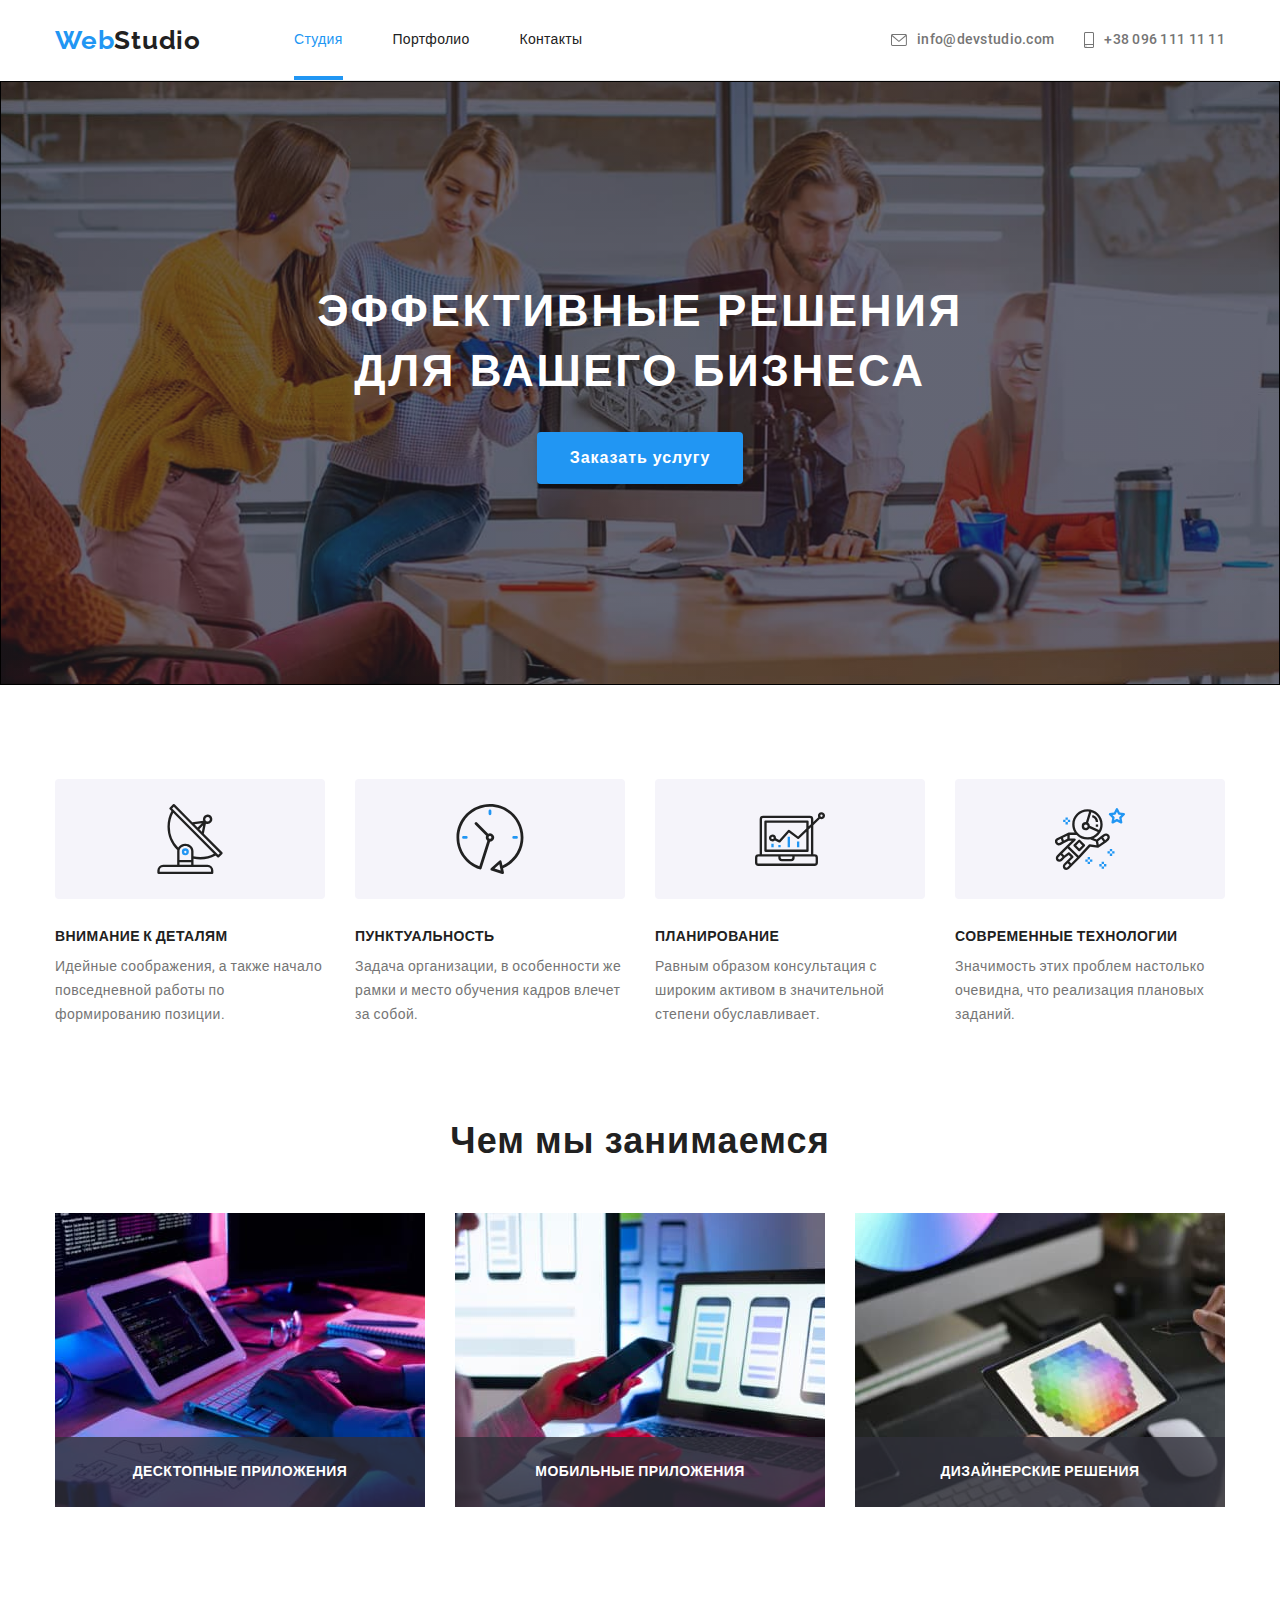
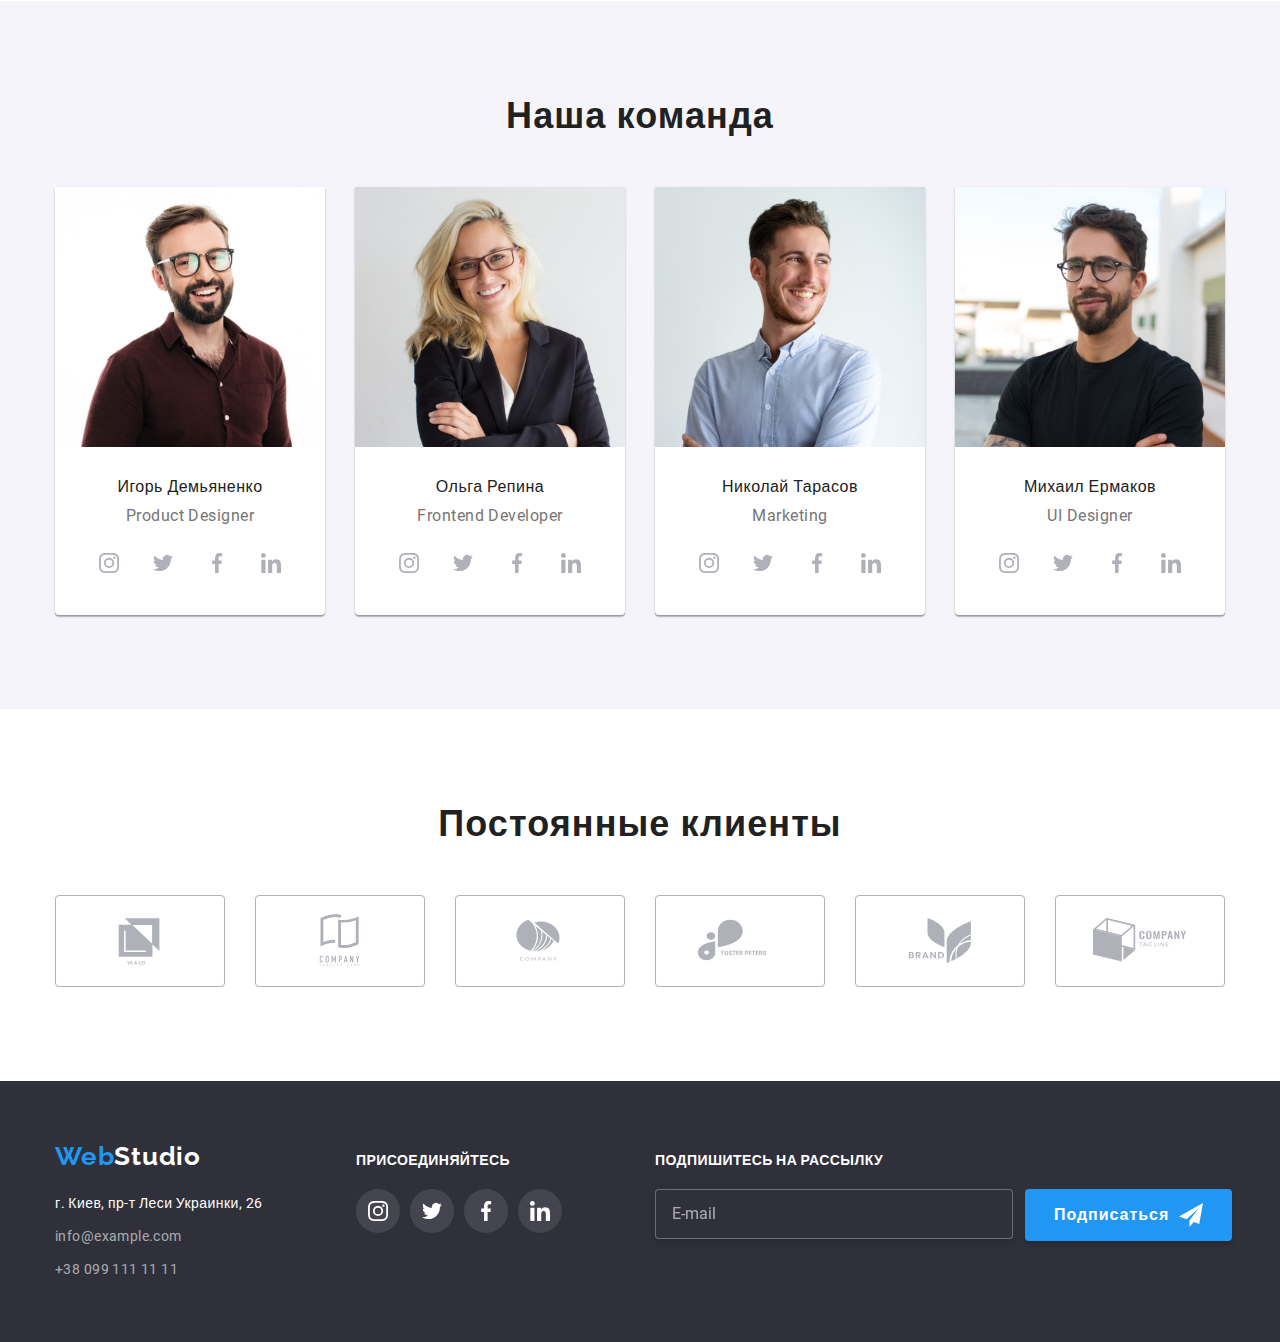
==== index.html @ 6bcc46e7 "Сделал адаптивную верстку" ====
<!DOCTYPE html>
<html lang="ru">
  <head>
    <meta charset="UTF-8" />
    <meta http-equiv="X-UA-Compatible" content="IE=edge" />
    <meta name="viewport" content="width=device-width, initial-scale=1.0" />
    <title>Студия</title>
    <link rel="preconnect" href="https://fonts.googleapis.com" />
    <link rel="preconnect" href="https://fonts.gstatic.com" crossorigin />
    <link
      href="https://fonts.googleapis.com/css2?family=Raleway:wght@700&family=Roboto:wght@400;500;700;900&display=swap"
      rel="stylesheet"
    />
    <link
      rel="stylesheet"
      href="https://cdnjs.cloudflare.com/ajax/libs/modern-normalize/1.0.0/modern-normalize.min.css"
    />
    <link rel="stylesheet" href="./css/main.min.css" />
  </head>
  <body>
    <header class="page-header">
      <div class="container page-header__inner">
        <a href="" class="logo page-header__logo"
          ><span class="logo__text">Web</span>Studio
        </a>
        <div class="page-header__desktop-menu">
          <nav>
            <ul class="site-nav">
              <li class="site-nav__item">
                <a href="" class="link link--current site-nav__link">Студия</a>
              </li>
              <li class="site-nav__item">
                <a href="./portfolio.html" class="link site-nav__link"
                  >Портфолио</a
                >
              </li>
              <li class="site-nav__item">
                <a href="" class="link site-nav__link">Контакты</a>
              </li>
            </ul>
          </nav>
          <ul class="contacts-header">
            <li class="contacts-header__item">
              <a
                href="mailto:info@devstudio.com"
                class="link contacts-header__link"
                ><svg class="icon contacts-header__icon" width="16" height="12">
                  <use href="./images/icons.svg#icon-envelope"></use>
                </svg>
                info@devstudio.com</a
              >
            </li>
            <li class="contacts-header__item">
              <a href="tel:+380961111111" class="link contacts-header__link"
                ><svg class="icon contacts-header__icon" width="10" height="16">
                  <use href="./images/icons.svg#icon-smartphone"></use>
                </svg>
                +38 096 111 11 11</a
              >
            </li>
          </ul>
        </div>
        <button
          class="page-header__open-menu"
          type="button"
          aria-expanded="false"
          aria-controls="mobile-menu"
          data-mobile-menu-open
        >
          <svg width="24" height="16" class="icon">
            <use href="./images/icons.svg#icon-open-menu"></use>
          </svg>
        </button>

        <div
          class="page-header__mobile-menu mobile-menu is-hidden"
          data-mobile-menu
        >
          <button
            class="page-header__close-menu"
            type="button"
            data-mobile-menu-close
          >
            <svg width="18" height="18" class="icon">
              <use href="./images/icons.svg#icon-close-menu"></use>
            </svg>
          </button>
          <nav>
            <ul class="site-nav">
              <li class="site-nav__item">
                <a href="" class="link site-nav__link">Студия</a>
              </li>
              <li class="site-nav__item">
                <a href="./portfolio.html" class="link site-nav__link"
                  >Портфолио</a
                >
              </li>
              <li class="site-nav__item">
                <a href="" class="link site-nav__link">Контакты</a>
              </li>
            </ul>
          </nav>
          <ul class="contacts-header">
            <li class="contacts-header__item">
              <a
                href="tel:+380961111111"
                class="link contacts-header__link contacts-header__link--mobile"
                ><svg class="icon contacts-header__icon" width="10" height="16">
                  <use href="./images/icons.svg#icon-smartphone"></use>
                </svg>
                +38 096 111 11 11</a
              >
            </li>
            <li class="contacts-header__item">
              <a
                href="mailto:info@devstudio.com"
                class="link contacts-header__link"
                ><svg class="icon contacts-header__icon" width="16" height="12">
                  <use href="./images/icons.svg#icon-envelope"></use>
                </svg>
                info@devstudio.com</a
              >
            </li>
          </ul>
          <ul class="mobile-list-socials">
            <li class="mobile-list-socials__item">
              <a href="" class="link mobile-list-socials__link">Instagram</a>
            </li>
            <li class="mobile-list-socials__item">
              <a href="" class="link mobile-list-socials__link">Twitter</a>
            </li>
            <li class="mobile-list-socials__item">
              <a href="" class="link mobile-list-socials__link">Facebook</a>
            </li>
            <li class="mobile-list-socials__item">
              <a href="" class="link mobile-list-socials__link">LinkedIn</a>
            </li>
          </ul>
        </div>
      </div>
    </header>
    <main>
      <section class="section hero hero__overlay">
        <h1 class="hero__title title title--large">
          Эффективные решения для вашего бизнеса
        </h1>
        <button type="button" class="button hero__button" data-modal-open>
          Заказать услугу
        </button>
      </section>
      <section class="section advanteges">
        <div class="container">
          <h2 class="title advanteges__title">Преимущества</h2>
          <ul class="advanteges-list">
            <li class="advanteges-list__item">
              <div class="advanteges-list__icon">
                <svg width="70" height="70">
                  <use href="./images/icons.svg#icon-antenna1"></use>
                </svg>
              </div>
              <h3 class="advanteges-list__title">Внимание к деталям</h3>
              <p class="advanteges-list__text">
                Идейные соображения, а также начало повседневной работы по
                формированию позиции.
              </p>
            </li>
            <li class="advanteges-list__item">
              <div class="advanteges-list__icon">
                <svg width="70" height="70">
                  <use href="./images/icons.svg#icon-clock1"></use>
                </svg>
              </div>
              <h3 class="advanteges-list__title">Пунктуальность</h3>
              <p class="advanteges-list__text">
                Задача организации, в особенности же рамки и место обучения
                кадров влечет за собой.
              </p>
            </li>
            <li class="advanteges-list__item">
              <div class="advanteges-list__icon">
                <svg width="70" height="70">
                  <use href="./images/icons.svg#icon-diagram1"></use>
                </svg>
              </div>

              <h3 class="advanteges-list__title">Планирование</h3>
              <p class="advanteges-list__text">
                Равным образом консультация с широким активом в значительной
                степени обуславливает.
              </p>
            </li>
            <li class="advanteges-list__item">
              <div class="advanteges-list__icon">
                <svg width="70" height="70">
                  <use href="./images/icons.svg#icon-astronaut1"></use>
                </svg>
              </div>

              <h3 class="advanteges-list__title">Современные технологии</h3>
              <p class="advanteges-list__text">
                Значимость этих проблем настолько очевидна, что реализация
                плановых заданий.
              </p>
            </li>
          </ul>
        </div>
      </section>
      <section class="section works">
        <div class="container">
          <h2 class="title section__title">Чем мы занимаемся</h2>
          <ul class="works-list">
            <li class="works-list__item">
              <img
                srcset="images/box1@2x.jpg 2x"
                src="images/box1.jpg"
                width="370"
                height="294"
                alt="HTML-розметка веб-сайтов"
              />
              <div class="works-list__img-inner">
                <p class="works-list__text">Десктопные приложения</p>
              </div>
            </li>
            <li class="works-list__item">
              <img
                srcset="images/box2@2x.jpg 2x"
                src="images/box2.jpg"
                width="370"
                height="294"
                alt="Адаптация веб-сайтов под мобильные устройства"
              />
              <div class="works-list__img-inner">
                <p class="works-list__text">Мобильные приложения</p>
              </div>
            </li>
            <li class="works-list__item">
              <img
                srcset="images/box3@2x.jpg 2x"
                src="images/box3.jpg"
                width="370"
                height="294"
                alt="Векторная и растровая графика"
              />
              <div class="works-list__img-inner">
                <p class="works-list__text">Дизайнерские решения</p>
              </div>
            </li>
          </ul>
        </div>
      </section>
      <section class="section team">
        <div class="container">
          <h2 class="title section__title">Наша команда</h2>
          <ul class="team-list">
            <li class="team-list__item">
              <img
                class="team-list__img"
                srcset="images/img1@2x.jpg 2x"
                src="images/img1.jpg"
                width="270"
                height="260"
                alt="Игорь Демьяненко"
              />
              <div class="team-list__card">
                <h3 class="team-list__title">Игорь Демьяненко</h3>
                <p lang="en" class="team-list__text">Product Designer</p>

                <ul class="list-socials">
                  <li class="list-socials__item">
                    <a href="" class="link-flex list-socials__link">
                      <svg width="20" height="20" class="icon">
                        <use href="./images/icons.svg#icon-instagram1"></use>
                      </svg>
                    </a>
                  </li>
                  <li class="list-socials__item">
                    <a href="" class="link-flex list-socials__link">
                      <svg width="20" height="20" class="icon">
                        <use href="./images/icons.svg#icon-twitter1"></use>
                      </svg>
                    </a>
                  </li>
                  <li class="list-socials__item">
                    <a href="" class="link-flex list-socials__link">
                      <svg width="20" height="20" class="icon">
                        <use href="./images/icons.svg#icon-facebook1"></use>
                      </svg>
                    </a>
                  </li>
                  <li class="list-socials__item">
                    <a href="" class="link-flex list-socials__link">
                      <svg width="20" height="20" class="icon">
                        <use href="./images/icons.svg#icon-linkedin1"></use>
                      </svg>
                    </a>
                  </li>
                </ul>
              </div>
            </li>
            <li class="team-list__item">
              <img
                class="team-list__img"
                srcset="images/img2@2x.jpg 2x"
                src="images/img2.jpg"
                width="270"
                height="260"
                alt="Ольга Репина"
              />
              <div class="team-list__card">
                <h3 class="team-list__title">Ольга Репина</h3>
                <p lang="en" class="team-list__text">Frontend Developer</p>

                <ul class="list-socials">
                  <li class="list-socials__item">
                    <a href="" class="link-flex list-socials__link">
                      <svg width="20" height="20" class="icon">
                        <use href="./images/icons.svg#icon-instagram1"></use>
                      </svg>
                    </a>
                  </li>
                  <li class="list-socials__item">
                    <a href="" class="link-flex list-socials__link">
                      <svg width="20" height="20" class="icon">
                        <use href="./images/icons.svg#icon-twitter1"></use>
                      </svg>
                    </a>
                  </li>
                  <li class="list-socials__item">
                    <a href="" class="link-flex list-socials__link">
                      <svg width="20" height="20" class="icon">
                        <use href="./images/icons.svg#icon-facebook1"></use>
                      </svg>
                    </a>
                  </li>
                  <li class="list-socials__item">
                    <a href="" class="link-flex list-socials__link">
                      <svg width="20" height="20" class="icon">
                        <use href="./images/icons.svg#icon-linkedin1"></use>
                      </svg>
                    </a>
                  </li>
                </ul>
              </div>
            </li>
            <li class="team-list__item">
              <img
                class="team-list__img"
                srcset="images/img3@2x.jpg 2x"
                src="images/img3.jpg"
                width="270"
                height="260"
                alt="Николай Тарасов"
              />
              <div class="team-list__card">
                <h3 class="team-list__title">Николай Тарасов</h3>
                <p lang="en" class="team-list__text">Marketing</p>

                <ul class="list-socials">
                  <li class="list-socials__item">
                    <a href="" class="link-flex list-socials__link">
                      <svg width="20" height="20" class="icon">
                        <use href="./images/icons.svg#icon-instagram1"></use>
                      </svg>
                    </a>
                  </li>
                  <li class="list-socials__item">
                    <a href="" class="link-flex list-socials__link">
                      <svg width="20" height="20" class="icon">
                        <use href="./images/icons.svg#icon-twitter1"></use>
                      </svg>
                    </a>
                  </li>
                  <li class="list-socials__item">
                    <a href="" class="link-flex list-socials__link">
                      <svg width="20" height="20" class="icon">
                        <use href="./images/icons.svg#icon-facebook1"></use>
                      </svg>
                    </a>
                  </li>
                  <li class="list-socials__item">
                    <a href="" class="link-flex list-socials__link">
                      <svg width="20" height="20" class="icon">
                        <use href="./images/icons.svg#icon-linkedin1"></use>
                      </svg>
                    </a>
                  </li>
                </ul>
              </div>
            </li>
            <li class="team-list__item">
              <img
                class="team-list__img"
                srcset="images/img4@2x.jpg 2x"
                src="images/img4.jpg"
                width="270"
                height="260"
                alt="Михаил Ермаков"
              />
              <div class="team-list__card">
                <h3 class="team-list__title">Михаил Ермаков</h3>
                <p lang="en" class="team-list__text">UI Designer</p>

                <ul class="list-socials">
                  <li class="list-socials__item">
                    <a href="" class="link-flex list-socials__link">
                      <svg width="20" height="20" class="icon">
                        <use href="./images/icons.svg#icon-instagram1"></use>
                      </svg>
                    </a>
                  </li>
                  <li class="list-socials__item">
                    <a href="" class="link-flex list-socials__link">
                      <svg width="20" height="20" class="icon">
                        <use href="./images/icons.svg#icon-twitter1"></use>
                      </svg>
                    </a>
                  </li>
                  <li class="list-socials__item">
                    <a href="" class="link-flex list-socials__link">
                      <svg width="20" height="20" class="icon">
                        <use href="./images/icons.svg#icon-facebook1"></use>
                      </svg>
                    </a>
                  </li>
                  <li class="list-socials__item">
                    <a href="" class="link-flex list-socials__link">
                      <svg width="20" height="20" class="icon">
                        <use href="./images/icons.svg#icon-linkedin1"></use>
                      </svg>
                    </a>
                  </li>
                </ul>
              </div>
            </li>
          </ul>
        </div>
      </section>
      <section class="section clients">
        <div class="container">
          <h2 class="title section__title">Постоянные клиенты</h2>
          <ul class="clients-list">
            <li class="clients-list__item">
              <a href="" class="link-flex clients-list__link">
                <svg class="icon" width="106" height="60">
                  <use href="./images/icons.svg#icon-logo1"></use>
                </svg>
              </a>
            </li>
            <li class="clients-list__item">
              <a href="" class="link-flex clients-list__link">
                <svg class="icon" width="106" height="60">
                  <use href="./images/icons.svg#icon-logo2"></use>
                </svg>
              </a>
            </li>
            <li class="clients-list__item">
              <a href="" class="link-flex clients-list__link">
                <svg class="icon" width="106" height="60">
                  <use href="./images/icons.svg#icon-logo3"></use>
                </svg>
              </a>
            </li>
            <li class="clients-list__item">
              <a href="" class="link-flex clients-list__link">
                <svg class="icon" width="106" height="60">
                  <use href="./images/icons.svg#icon-logo4"></use>
                </svg>
              </a>
            </li>
            <li class="clients-list__item">
              <a href="" class="link-flex clients-list__link">
                <svg class="icon" width="106" height="60">
                  <use href="./images/icons.svg#icon-logo5"></use>
                </svg>
              </a>
            </li>
            <li class="clients-list__item">
              <a href="" class="link-flex clients-list__link">
                <svg class="icon" width="106" height="60">
                  <use href="./images/icons.svg#icon-logo6"></use>
                </svg>
              </a>
            </li>
          </ul>
        </div>
      </section>
    </main>
    <footer class="page-footer">
      <div class="container page-footer__menu">
        <div class="page-footer__info-and-socials">
          <div class="page-footer__info">
            <a href="" class="logo logo--white page-footer__logo"
              ><span class="logo__text">Web</span>Studio</a
            >
            <address>
              <ul class="contacts-list">
                <li class="contacts-list__item">
                  <a
                    href=""
                    class="link contacts-list__link contacts-list__link--white"
                    >г. Киев, пр-т Леси Украинки, 26</a
                  >
                </li>
                <li class="contacts-list__item">
                  <a
                    href="mailto:info@example.com"
                    class="link contacts-list__link"
                    >info@example.com</a
                  >
                </li>
                <li class="contacts-list__item">
                  <a href="tel:+380991111111" class="link contacts-list__link"
                    >+38 099 111 11 11</a
                  >
                </li>
              </ul>
            </address>
          </div>
          <div class="page-footer__socials">
            <p class="page-footer__text">присоединяйтесь</p>
            <ul class="list-socials">
              <li class="list-socials__item">
                <a
                  href=""
                  class="link-flex list-socials__link list-socials__link--dark"
                >
                  <svg width="20" height="20" class="icon">
                    <use href="./images/icons.svg#icon-instagram1"></use>
                  </svg>
                </a>
              </li>
              <li class="list-socials__item">
                <a
                  href=""
                  class="link-flex list-socials__link list-socials__link--dark"
                >
                  <svg width="20" height="20" class="icon">
                    <use href="./images/icons.svg#icon-twitter1"></use>
                  </svg>
                </a>
              </li>
              <li class="list-socials__item">
                <a
                  href=""
                  class="link-flex list-socials__link list-socials__link--dark"
                >
                  <svg width="20" height="20" class="icon">
                    <use href="./images/icons.svg#icon-facebook1"></use>
                  </svg>
                </a>
              </li>
              <li class="list-socials__item">
                <a
                  href=""
                  class="link-flex list-socials__link list-socials__link--dark"
                >
                  <svg width="20" height="20" class="icon">
                    <use href="./images/icons.svg#icon-linkedin1"></use>
                  </svg>
                </a>
              </li>
            </ul>
          </div>
        </div>

        <div class="page-footer__subscription">
          <p class="page-footer__text">Подпишитесь на рассылку</p>
          <form name="form-subscription" class="footer-form">
            <input
              class="footer-form__input"
              type="email"
              name="mail"
              placeholder="E-mail"
            />
            <button type="submit" class="button footer-form__button">
              Подписаться
              <svg
                width="24"
                height="24"
                class="icon button__icon button__icon--right"
              >
                <use href="./images/icons.svg#icon-send"></use>
              </svg>
            </button>
          </form>
        </div>
      </div>
    </footer>

    <div class="backdrop is-hidden" data-modal>
      <div class="modal">
        <button type="button" class="modal__close-button" data-modal-close>
          <svg width="18" height="18" class="icon">
            <use href="./images/icons.svg#icon-close-button"></use>
          </svg>
        </button>
        <div class="modal__inner">
          <h2 class="title modal__title">
            Оставьте свои данные, мы вам перезвоним
          </h2>
          <form name="form-modal" class="form">
            <div class="form-group">
              <label class="form-group__label" for="username">Имя</label>
              <div class="form-group__input-inner">
                <input
                  class="form-group__input"
                  type="text"
                  name="username"
                  id="username"
                />
                <svg width="18" height="18" class="icon form-group__icon">
                  <use href="./images/icons.svg#icon-person-black"></use>
                </svg>
              </div>
            </div>

            <div class="form-group">
              <label class="form-group__label" for="tel">Телефон</label>
              <div class="form-group__input-inner">
                <input
                  class="form-group__input"
                  type="tel"
                  name="tel"
                  id="tel"
                />
                <svg width="18" height="18" class="icon form-group__icon">
                  <use href="./images/icons.svg#icon-phone-black"></use>
                </svg>
              </div>
            </div>

            <div class="form-group">
              <label class="form-group__label" for="mail">Почта</label>
              <div class="form-group__input-inner">
                <input
                  class="form-group__input"
                  type="email"
                  name="mail"
                  id="mail"
                />
                <svg width="18" height="18" class="icon form-group__icon">
                  <use href="./images/icons.svg#icon-email-black"></use>
                </svg>
              </div>
            </div>

            <div class="form-group-textarea">
              <label class="form-group__label" for="comment">Комментарий</label>
              <textarea
                class="form-group-textarea__textarea"
                name="comment"
                id="comment"
                placeholder="Введите текст"
              ></textarea>
            </div>

            <label class="form__label-checkbox">
              <input
                class="form__input-checkbox"
                type="checkbox"
                name="agreement"
              />
              <span class="form__icon-checked"></span>
              Соглашаюсь с рассылкой и принимаю
              <a href="" class="form__link">Условия договора</a>
            </label>
            <div class="form__submit">
              <button type="submit" class="button form__button">
                Отправить
              </button>
            </div>
          </form>
        </div>
      </div>
    </div>

    <script src="./js/mobile-menu.js"></script>
    <script src="./js/modal.js"></script>
  </body>
</html>
---- css/main.min.css ----
@font-face{font-family:"Raleway";font-style:normal;font-weight:700;src:url("../fonts/raleway-v28-latin-700.eot");src:local(""),url("../fonts/raleway-v28-latin-700.eot?#iefix") format("embedded-opentype"),url("../fonts/raleway-v28-latin-700.woff2") format("woff2"),url("../fonts/raleway-v28-latin-700.woff") format("woff"),url("../fonts/raleway-v28-latin-700.ttf") format("truetype"),url("../fonts/raleway-v28-latin-700.svg#Raleway") format("svg")}@font-face{font-family:"Roboto";font-style:normal;font-weight:400;src:url("../fonts/roboto-v30-latin-regular.eot");src:local(""),url("../fonts/roboto-v30-latin-regular.eot?#iefix") format("embedded-opentype"),url("../fonts/roboto-v30-latin-regular.woff2") format("woff2"),url("../fonts/roboto-v30-latin-regular.woff") format("woff"),url("../fonts/roboto-v30-latin-regular.ttf") format("truetype"),url("../fonts/roboto-v30-latin-regular.svg#Roboto") format("svg")}@font-face{font-family:"Roboto";font-style:normal;font-weight:500;src:url("../fonts/roboto-v30-latin-500.eot");src:local(""),url("../fonts/roboto-v30-latin-500.eot?#iefix") format("embedded-opentype"),url("../fonts/roboto-v30-latin-500.woff2") format("woff2"),url("../fonts/roboto-v30-latin-500.woff") format("woff"),url("../fonts/roboto-v30-latin-500.ttf") format("truetype"),url("../fonts/roboto-v30-latin-500.svg#Roboto") format("svg")}@font-face{font-family:"Roboto";font-style:normal;font-weight:700;src:url("../fonts/roboto-v30-latin-700.eot");src:local(""),url("../fonts/roboto-v30-latin-700.eot?#iefix") format("embedded-opentype"),url("../fonts/roboto-v30-latin-700.woff2") format("woff2"),url("../fonts/roboto-v30-latin-700.woff") format("woff"),url("../fonts/roboto-v30-latin-700.ttf") format("truetype"),url("../fonts/roboto-v30-latin-700.svg#Roboto") format("svg")}@font-face{font-family:"Roboto";font-style:normal;font-weight:900;src:url("../fonts/roboto-v30-latin-900.eot");src:local(""),url("../fonts/roboto-v30-latin-900.eot?#iefix") format("embedded-opentype"),url("../fonts/roboto-v30-latin-900.woff2") format("woff2"),url("../fonts/roboto-v30-latin-900.woff") format("woff"),url("../fonts/roboto-v30-latin-900.ttf") format("truetype"),url("../fonts/roboto-v30-latin-900.svg#Roboto") format("svg")}*,*::after,*::before{box-sizing:inherit}ul{list-style:none;padding-left:0;margin:0}h1,h2,h3,h4,h5,h6,p{margin-top:0;margin-bottom:0}a{text-decoration:none;color:inherit}img{display:block;max-width:100%;height:auto}address{font-style:normal}:root{--main-background-color: #ffffff;--secondary-background-color: #2f303a;--hero-bg-color: #c4c4c4;--img-overlay-bg-color: rgba(47, 48, 58, 0.4);--img-text-bg-color: rgba(47, 48, 58, 0.8);--third-background-color: #f5f4fa;--main-text-color: #212121;--secondary-text-color: #757575;--accent-color: #2196f3;--text-color-white: #ffffff;--text-color-contacts-footer: rgba(255, 255, 255, 0.6);--text-color-logo: #000000;--hover-color-button: #188ce8;--color-social-link: #afb1b8;--socils-bgc-footer: rgba(255, 255, 255, 0.1);--color-textarea: rgba(117, 117, 117, 0.5)}body{background-color:var(--main-background-color);color:var(--main-text-color);font-family:Roboto,sans-serif}html{box-sizing:border-box}.is-hidden{opacity:0;visibility:hidden;pointer-events:none}.modal__close-button,.form__label-checkbox,.list-socials,.works-list__img-inner,.advanteges-list__icon,.page-header__close-menu,.page-header__open-menu,.link-flex{display:flex;justify-content:center;align-items:center}.container{margin-left:auto;margin-right:auto;padding-left:15px;padding-right:15px;max-width:1200px}.button{border-radius:4px;border:1px solid rgba(0,0,0,0);background-color:var(--accent-color);color:var(--text-color-white);font-family:inherit;font-weight:700;font-size:16px;line-height:1.88;text-align:center;letter-spacing:.06em;box-shadow:0px 4px 4px rgba(0,0,0,.15);cursor:pointer}.button:hover,.button:focus{background-color:var(--hover-color-button)}.button__icon--right{margin-left:10px}.link{font-size:14px;line-height:1.14;letter-spacing:.02em}.link:hover,.link:focus{color:var(--accent-color)}.link--current{position:relative;color:var(--accent-color)}.link--current::after{position:absolute;bottom:0;display:block;width:100%;height:4px;background-color:var(--accent-color);content:""}.link-flex{width:100%;height:100%;color:var(--color-social-link)}.title{font-size:28px;line-height:1.18;text-align:center;letter-spacing:.03em}@media screen and (min-width: 1200px){.title{font-size:36px;line-height:1.17}}.title--large{max-width:360px;font-weight:900;font-size:26px;line-height:1.61;letter-spacing:.06em;text-transform:uppercase}@media screen and (min-width: 1200px){.title--large{font-size:44px;line-height:1.36;max-width:696px}}.page-header__inner{position:relative;display:flex;align-items:center;border-bottom:1px solid #ececec}@media screen and (max-width: 767px){.page-header__inner{padding-top:16px;padding-bottom:16px}}.page-header__desktop-menu{display:none}@media screen and (min-width: 768px){.page-header__desktop-menu{display:flex;align-items:center;width:100%}}.page-header__mobile-menu{position:fixed;top:0;left:0;width:100%;height:100%;padding:48px 40px;display:flex;flex-direction:column;overflow-y:auto;background-color:var(--main-background-color);z-index:999}@media screen and (min-width: 768px){.page-header__mobile-menu{display:none}}.page-header__open-menu{position:absolute;top:10px;right:15px;width:40px;height:40px;background-color:var(--main-background-color);color:var(--text-color-logo);border:none;cursor:pointer;transition:color 250ms cubic-bezier(0.4, 0, 0.2, 1)}@media screen and (min-width: 768px){.page-header__open-menu{display:none}}.page-header__open-menu:hover,.page-header__open-menu:focus{color:var(--accent-color)}.page-header__close-menu{position:absolute;top:10px;right:15px;width:40px;height:40px;background-color:var(--main-background-color);color:var(--text-color-logo);border:none;cursor:pointer;transition:color 250ms cubic-bezier(0.4, 0, 0.2, 1)}.page-header__close-menu:hover,.page-header__close-menu:focus{color:var(--accent-color)}@media screen and (min-width: 768px){.page-header__logo{margin-right:88px}}@media screen and (min-width: 1200px){.page-header__logo{margin-right:93px}}.mobile-list-socials{display:flex;flex-wrap:wrap}.mobile-list-socials__link{font-weight:500;font-size:13px;line-height:1.22;color:var(--accent-color)}@media screen and (min-width: 440px){.mobile-list-socials__link{font-size:18px}}.mobile-list-socials__item{padding-left:3px;padding-right:3px}.mobile-list-socials__item:nth-child(1){padding-left:0}.mobile-list-socials__item:nth-child(4){padding-right:0}@media screen and (min-width: 440px){.mobile-list-socials__item{padding-left:10px;padding-right:10px}}.mobile-list-socials__item+.mobile-list-socials__item{border-left:1px solid rgba(33,33,33,.2)}.logo{font-family:Raleway,sans-serif;font-weight:700;font-size:24px;line-height:1.16;letter-spacing:.03em;text-decoration:none;transition:color 250ms cubic-bezier(0.4, 0, 0.2, 1)}@media screen and (min-width: 1200px){.logo{font-size:26px;line-height:1.19}}.logo:hover,.logo:focus{color:var(--accent-color)}.logo__text{color:var(--accent-color)}.logo--white{color:var(--text-color-white)}@media screen and (min-width: 768px){.site-nav{display:flex;margin-bottom:0}}.site-nav__item+.site-nav__item{margin-top:32px}@media screen and (min-width: 768px){.site-nav__item+.site-nav__item{margin-left:50px;margin-top:0}}.site-nav__link{display:block;font-size:40px;line-height:1.17;font-weight:500;transition:color 250ms cubic-bezier(0.4, 0, 0.2, 1)}@media screen and (min-width: 768px){.site-nav__link{padding-top:32px;padding-bottom:32px;font-size:14px;line-height:1.14}}.contacts-header{margin-top:auto;margin-bottom:64px}@media screen and (min-width: 768px){.contacts-header{margin-top:0;margin-left:auto;margin-bottom:0}}@media screen and (min-width: 1200px){.contacts-header{display:flex}}.contacts-header__item+.contacts-header__item{margin-top:32px}@media screen and (min-width: 768px)and (max-width: 1199px){.contacts-header__item+.contacts-header__item{margin-top:10px}}@media screen and (min-width: 1200px){.contacts-header__item+.contacts-header__item{margin-left:30px;margin-top:0}}.contacts-header__link{font-weight:500;font-size:24px;line-height:1.17;color:var(--secondary-text-color)}@media screen and (min-width: 768px){.contacts-header__link{display:flex;align-items:center;font-size:12px;line-height:1.16px;transition:color 250ms cubic-bezier(0.4, 0, 0.2, 1)}}@media screen and (min-width: 1200px){.contacts-header__link{font-size:14px;line-height:1.14}}.contacts-header__link--mobile{font-weight:500;font-size:27px;line-height:1.17;color:var(--accent-color)}@media screen and (min-width: 480px){.contacts-header__link--mobile{font-size:34px}}.contacts-header__icon{display:none}@media screen and (min-width: 768px){.contacts-header__icon{display:block;margin-right:10px}}.icon{fill:currentColor}.section{padding-top:60px;padding-bottom:60px}@media screen and (min-width: 1200px){.section{padding-top:94px;padding-bottom:94px}}.section__title{margin-bottom:30px}@media screen and (min-width: 1200px){.section__title{margin-bottom:50px}}.hero{padding-top:118px;padding-bottom:118px;text-align:center}@media screen and (min-width: 1200px){.hero{padding-top:200px;padding-bottom:200px}}.hero__title{margin-left:auto;margin-right:auto;margin-bottom:30px;color:var(--text-color-white)}.hero__button{padding:10px 32px;min-width:200px;transition:background-color 250ms cubic-bezier(0.4, 0, 0.2, 1)}.hero__overlay{max-width:1600px;min-height:400px;margin-left:auto;margin-right:auto;background-color:var(--hero-bg-color);background-image:linear-gradient(var(--img-overlay-bg-color), var(--img-overlay-bg-color)),url(../images/hero-fon.jpg);background-repeat:no-repeat;background-position:center;background-size:cover;border:1px solid #000}@media(min-device-pixel-ratio: 2),(-webkit-min-device-pixel-ratio: 2),(min-resolution: 2dppx),(min-resolution: 192dpi){.hero__overlay{background-image:linear-gradient(var(--img-overlay-bg-color), var(--img-overlay-bg-color)),url(../images/hero-fon@2x.jpg)}}@media screen and (min-width: 1200px){.hero__overlay{min-height:600px}}@media screen and (min-width: 1200px){.advanteges{padding-bottom:47px}}.advanteges__title{position:absolute;width:1px;height:1px;margin:-1px;border:0;padding:0;white-space:nowrap;-webkit-clip-path:inset(100%);clip-path:inset(100%);clip:rect(0 0 0 0);overflow:hidden}@media screen and (min-width: 768px){.advanteges-list{display:flex}}@media screen and (min-width: 768px)and (max-width: 1199px){.advanteges-list{flex-wrap:wrap;gap:30px}}.advanteges-list__item+.advanteges-list__item{margin-top:30px}@media screen and (min-width: 768px){.advanteges-list__item+.advanteges-list__item{margin-top:0}}@media screen and (min-width: 1200px){.advanteges-list__item+.advanteges-list__item{margin-left:30px}}@media screen and (min-width: 768px)and (max-width: 1199px){.advanteges-list__item{flex-basis:calc((100% - 30px)/2)}}.advanteges-list__icon{margin-bottom:30px;width:100%;height:120px;background-color:var(--third-background-color);border-radius:4px}@media screen and (min-width: 1200px){.advanteges-list__icon{width:270px}}.advanteges-list__title{margin-bottom:10px;font-weight:700;font-size:14px;line-height:1.14;letter-spacing:.03em;text-align:center;text-transform:uppercase}@media screen and (min-width: 768px){.advanteges-list__title{text-align:left}}.advanteges-list__text{color:var(--secondary-text-color);font-size:14px;line-height:1.71;letter-spacing:.03em}.works{display:none}@media screen and (min-width: 1200px){.works{display:block;padding-top:47px}}.works-list{display:flex}.works-list__item+.works-list__item{margin-left:30px}.works-list__item{position:relative}.works-list__img-inner{position:absolute;bottom:0;height:70px;width:100%;background-color:var(--img-text-bg-color)}.works-list__text{font-weight:700;font-size:14px;line-height:1.14;letter-spacing:.03em;text-transform:uppercase;color:var(--text-color-white)}.team{background-color:var(--third-background-color)}@media screen and (min-width: 768px){.team-list{display:flex}}@media screen and (min-width: 768px)and (max-width: 1199px){.team-list{flex-wrap:wrap;gap:30px}}.team-list__card{padding-top:30px;padding-bottom:24px}@media screen and (min-width: 1200px){.team-list__card{padding-bottom:30px}}.team-list__text{color:var(--secondary-text-color);font-size:16px;line-height:1.19;text-align:center;letter-spacing:.03em;margin-bottom:16px}.team-list__title{margin-bottom:10px;font-weight:500;font-size:16px;line-height:1.19;text-align:center;letter-spacing:.03em}.team-list__item{background-color:var(--main-background-color);box-shadow:0px 1px 3px rgba(0,0,0,.12),0px 1px 1px rgba(0,0,0,.14),0px 2px 1px rgba(0,0,0,.2);border-radius:0px 0px 4px 4px}@media screen and (min-width: 768px)and (max-width: 1199px){.team-list__item{flex-basis:calc((100% - 30px)/2)}}.team-list__item+.team-list__item{margin-top:30px}@media screen and (min-width: 768px){.team-list__item+.team-list__item{margin-top:0}}@media screen and (min-width: 1200px){.team-list__item+.team-list__item{margin-left:30px}}.team-list__img{width:100%}.clients-list{display:flex}@media screen and (max-width: 1199px){.clients-list{flex-wrap:wrap;gap:30px}}@media screen and (min-width: 1200px){.clients-list__item+.clients-list__item{margin-left:30px}}.clients-list__item{width:100%;height:92px}@media screen and (max-width: 767px){.clients-list__item{flex-basis:calc((100% - 30px)/2)}}@media screen and (min-width: 768px)and (max-width: 1199px){.clients-list__item{flex-basis:calc((100% - 60px)/3)}}.clients-list__link{border:1px solid var(--color-social-link);border-radius:4px;transition:color 250ms cubic-bezier(0.4, 0, 0.2, 1),border-color 250ms cubic-bezier(0.4, 0, 0.2, 1)}.clients-list__link:hover,.clients-list__link:focus{color:var(--accent-color);border-color:1px solid var(--accent-color)}.list-socials__item+.list-socials__item{margin-left:10px}.list-socials__item{box-shadow:none;width:44px;height:44px}.list-socials__link{border-radius:50%;transition:color 250ms cubic-bezier(0.4, 0, 0.2, 1),background-color 250ms cubic-bezier(0.4, 0, 0.2, 1)}.list-socials__link:hover,.list-socials__link:focus{background-color:var(--accent-color);color:var(--text-color-white)}.list-socials__link--dark{color:var(--text-color-white);background-color:var(--socils-bgc-footer);border-radius:50%;transition:background-color 250ms cubic-bezier(0.4, 0, 0.2, 1)}.page-footer{padding-top:60px;padding-bottom:60px;background-color:var(--secondary-background-color)}.page-footer__logo{display:block;margin-bottom:20px}.page-footer__text{margin-bottom:20px;font-weight:700;font-size:14px;line-height:1.14;letter-spacing:.03em;text-align:center;text-transform:uppercase;color:var(--text-color-white)}@media screen and (min-width: 1200px){.page-footer__text{text-align:left}}.page-footer__menu{display:flex;flex-direction:column;text-align:center}@media screen and (min-width: 1200px){.page-footer__menu{flex-direction:row;text-align:left}}.page-footer__info{margin-left:auto;margin-right:auto;margin-bottom:60px;width:232px}@media screen and (min-width: 768px){.page-footer__info{margin-left:61px;margin-right:0}}@media screen and (min-width: 1200px){.page-footer__info{margin-bottom:0;margin-left:0;width:231px}}.page-footer__socials{margin-bottom:60px}@media screen and (min-width: 768px){.page-footer__socials{margin-left:auto;margin-right:74px;padding-top:5px}}@media screen and (min-width: 1200px){.page-footer__socials{margin-bottom:0;margin-right:0;margin-left:70px;padding-top:12px}}@media screen and (min-width: 768px){.page-footer__info-and-socials{display:flex}}@media screen and (min-width: 1200px){.page-footer__subscription{margin-left:93px;padding-top:12px}}.contacts-list__item+.contacts-list__item{margin-top:8px}@media screen and (min-width: 1200px){.contacts-list__item+.contacts-list__item{margin-top:9px}}.contacts-list__link{display:block;color:var(--text-color-contacts-footer);font-size:14px;line-height:1.71;letter-spacing:.03em;text-decoration:none;transition:color 250ms cubic-bezier(0.4, 0, 0.2, 1)}.contacts-list__link--white{color:var(--text-color-white)}@media screen and (min-width: 1200px){.footer-form{display:flex}}.footer-form__input{margin-bottom:20px;padding:15px 16px;width:100%;height:50px;background-color:var(--secondary-background-color);color:var(--text-color-contacts-footer);border:1px solid rgba(255,255,255,.3);filter:drop-shadow(0px 4px 4px rgba(0, 0, 0, 0.15));border-radius:4px}@media screen and (min-width: 768px){.footer-form__input{width:450px}}@media screen and (min-width: 1200px){.footer-form__input{margin-bottom:0;width:358px}}.footer-form__input::-moz-placeholder{font-size:16px;line-height:1.25;color:var(--text-color-contacts-footer)}.footer-form__input:-ms-input-placeholder{font-size:16px;line-height:1.25;color:var(--text-color-contacts-footer)}.footer-form__input::placeholder{font-size:16px;line-height:1.25;color:var(--text-color-contacts-footer)}.footer-form__button{display:flex;align-items:center;margin-left:auto;margin-right:auto;padding:10px 28px;transition:background-color 250ms cubic-bezier(0.4, 0, 0.2, 1)}@media screen and (min-width: 1200px){.footer-form__button{margin-left:12px;margin-right:0}}.portfolio__title{position:absolute;width:1px;height:1px;margin:-1px;border:0;padding:0;white-space:nowrap;-webkit-clip-path:inset(100%);clip-path:inset(100%);clip:rect(0 0 0 0);overflow:hidden}.filter-list{display:flex;flex-wrap:wrap;row-gap:15px;-moz-column-gap:8px;column-gap:8px;margin-bottom:40px}@media screen and (min-width: 768px){.filter-list{flex-wrap:nowrap;justify-content:center;margin-bottom:25px}}@media screen and (min-width: 1200px){.filter-list{margin-bottom:50px}}@media screen and (min-width: 768px){.filter-list__item+.filter-list__item{margin-left:8px}}.filter-list__button{padding:6px 22px;background-color:var(--third-background-color);color:var(--main-text-color);font-weight:500;line-height:1.63;letter-spacing:.03em;box-shadow:none;transition:color 250ms cubic-bezier(0.4, 0, 0.2, 1),background-color 250ms cubic-bezier(0.4, 0, 0.2, 1),box-shadow 250ms cubic-bezier(0.4, 0, 0.2, 1)}.filter-list__button:hover,.filter-list__button:focus{background-color:var(--accent-color);color:var(--text-color-white);box-shadow:0px 3px 1px rgba(0,0,0,.1),0px 1px 2px rgba(0,0,0,.08),0px 2px 2px rgba(0,0,0,.12)}@media screen and (min-width: 768px){.examples-list{display:flex;flex-wrap:wrap;gap:30px}}@media screen and (max-width: 767px){.examples-list__item+.examples-list__item{margin-top:30px}}@media screen and (min-width: 768px){.examples-list__item{flex-basis:calc((100% - 30px)/2)}}@media screen and (min-width: 1200px){.examples-list__item{flex-basis:calc((100% - 60px)/3)}}.examples-list__link{transition:box-shadow 250ms cubic-bezier(0.4, 0, 0.2, 1)}.examples-list__link:hover,.examples-list__link:focus{display:block;box-shadow:0px 1px 1px rgba(0,0,0,.12),0px 4px 4px rgba(0,0,0,.06),1px 4px 6px rgba(0,0,0,.16)}.examples-list__img{width:100%}.examples-overlay{position:relative;overflow:hidden}.examples-overlay__text{font-size:18px;line-height:1.55;letter-spacing:.03em;color:var(--text-color-white)}.examples-overlay__content{padding:77px 24px}@media screen and (min-width: 768px){.examples-overlay__content{padding:49px 24px 77px 24px}}@media screen and (min-width: 1200px){.examples-overlay__content{padding:63px 24px}}.examples-overlay__product{position:absolute;top:0;left:0;width:100%;height:100%;background-color:rgba(33,150,243,.9);transform:translateY(100%);transition:transform 250ms cubic-bezier(0.4, 0, 0.2, 1)}.examples-list__link:hover .examples-overlay__product,.examples-list__link:focus .examples-overlay__product{transform:translateY(0)}.card-inner{padding:20px 24px;border-left:1px solid #eee;border-bottom:1px solid #eee;border-right:1px solid #eee}.card-inner__title{margin-bottom:4px;color:var(--main-text-color);font-size:18px;line-height:2;letter-spacing:.03em;text-decoration:none}.card-inner__text{color:var(--secondary-text-color);font-size:16px;line-height:1.88;letter-spacing:.03em;text-decoration:none}.backdrop{position:fixed;top:0;left:0;width:100%;height:100%;background-color:rgba(0,0,0,.2);opacity:1;visibility:visible;transform:scale(1);transition:opacity 250ms cubic-bezier(0.4, 0, 0.2, 1),visibility 250ms cubic-bezier(0.4, 0, 0.2, 1)}.form-group{margin-bottom:10px;display:flex;flex-direction:column}.form-group__label{margin-bottom:4px;font-size:12px;line-height:1.16;letter-spacing:.01em;color:var(--secondary-text-color)}.form-group__input{padding:11px 12px 11px 42px;height:40px;width:100%;border:1px solid rgba(33,33,33,.2);border-radius:4px;transition:border-color 250ms cubic-bezier(0.4, 0, 0.2, 1)}.form-group__input:focus{outline:none;border-color:var(--accent-color)}.form-group__input-inner{position:relative;width:100%}.form-group__icon{position:absolute;left:12px;top:50%;transform:translateY(-50%);transition:fill 250ms cubic-bezier(0.4, 0, 0.2, 1)}.form-group__input:focus+.form-group__icon{fill:var(--accent-color)}.form-group-textarea{margin-bottom:20px;display:flex;flex-direction:column}.form-group-textarea__textarea{resize:none;padding:12px 16px;height:120px;border:1px solid rgba(33,33,33,.2);border-radius:4px;outline:none;transition:border-color 250ms cubic-bezier(0.4, 0, 0.2, 1)}.form-group-textarea__textarea:focus{border-color:var(--accent-color)}.form-group-textarea__textarea::-moz-placeholder{font-size:14px;line-height:1.14;letter-spacing:.01em;color:var(--color-textarea)}.form-group-textarea__textarea:-ms-input-placeholder{font-size:14px;line-height:1.14;letter-spacing:.01em;color:var(--color-textarea)}.form-group-textarea__textarea::placeholder{font-size:14px;line-height:1.14;letter-spacing:.01em;color:var(--color-textarea)}.form__label-checkbox{margin-bottom:30px;font-size:12px;line-height:1.16;letter-spacing:.03em;color:var(--secondary-text-color)}@media screen and (min-width: 1200px){.form__label-checkbox{font-size:14px;line-height:1.71}}.form__input-checkbox{position:absolute;width:1px;height:1px;margin:-1px;border:0;padding:0;white-space:nowrap;-webkit-clip-path:inset(100%);clip-path:inset(100%);clip:rect(0 0 0 0);overflow:hidden}.form__icon-checked{display:block;width:16px;height:15px;margin-right:8px;border:2px solid var(--main-text-color);border-radius:2px;transition:background-color 250ms cubic-bezier(0.4, 0, 0.2, 1),border-color 250ms cubic-bezier(0.4, 0, 0.2, 1)}.form__input-checkbox:checked+.form__icon-checked,.form__input-checkbox:focus-visible+.form__icon-checked{border-color:var(--accent-color);background-color:var(--accent-color);background-image:url(../images/icon-check.svg);background-size:contain;background-origin:border-box;outline:none}.form__link{display:contents;margin-left:5px;-webkit-text-decoration-line:underline;text-decoration-line:underline;color:var(--accent-color)}.form__submit{display:flex;justify-content:center}.form__button{padding:10px 55px;transition:background-color 250ms cubic-bezier(0.4, 0, 0.2, 1)}.is-hidden{opacity:0;visibility:hidden;pointer-events:none}.modal{position:absolute;top:50%;left:50%;transform:translate(-50%, -50%) scale(1);min-width:calc(100% - 30px);max-height:609px;height:100%;overflow-y:auto;background-color:var(--main-background-color);box-shadow:0px 1px 3px rgba(0,0,0,.12),0px 1px 1px rgba(0,0,0,.14),0px 2px 1px rgba(0,0,0,.2);border-radius:4px;transition:transform 250ms cubic-bezier(0.4, 0, 0.2, 1)}@media screen and (min-width: 480px){.modal{min-width:450px;overflow-y:hidden}}@media screen and (min-width: 1200px){.modal{min-width:528px;max-height:581px}}.is-hidden .modal{transform:translate(-50%, -50%) scale(0)}.modal__close-button{position:absolute;top:8px;right:8px;width:30px;height:30px;border-radius:50%;background-color:var(--main-background-color);color:var(--text-color-logo);border:1px solid rgba(0,0,0,.1);cursor:pointer;transition:color 250ms cubic-bezier(0.4, 0, 0.2, 1)}.modal__close-button:hover,.modal__close-button:focus{color:var(--accent-color)}.modal__inner{width:100%;padding:40px}.modal__title{margin-bottom:12px;font-size:20px;line-height:1.5;text-align:center;letter-spacing:.03em}@media screen and (min-width: 1200px){.modal__title{line-height:1.15}}/*# sourceMappingURL=main.min.css.map */
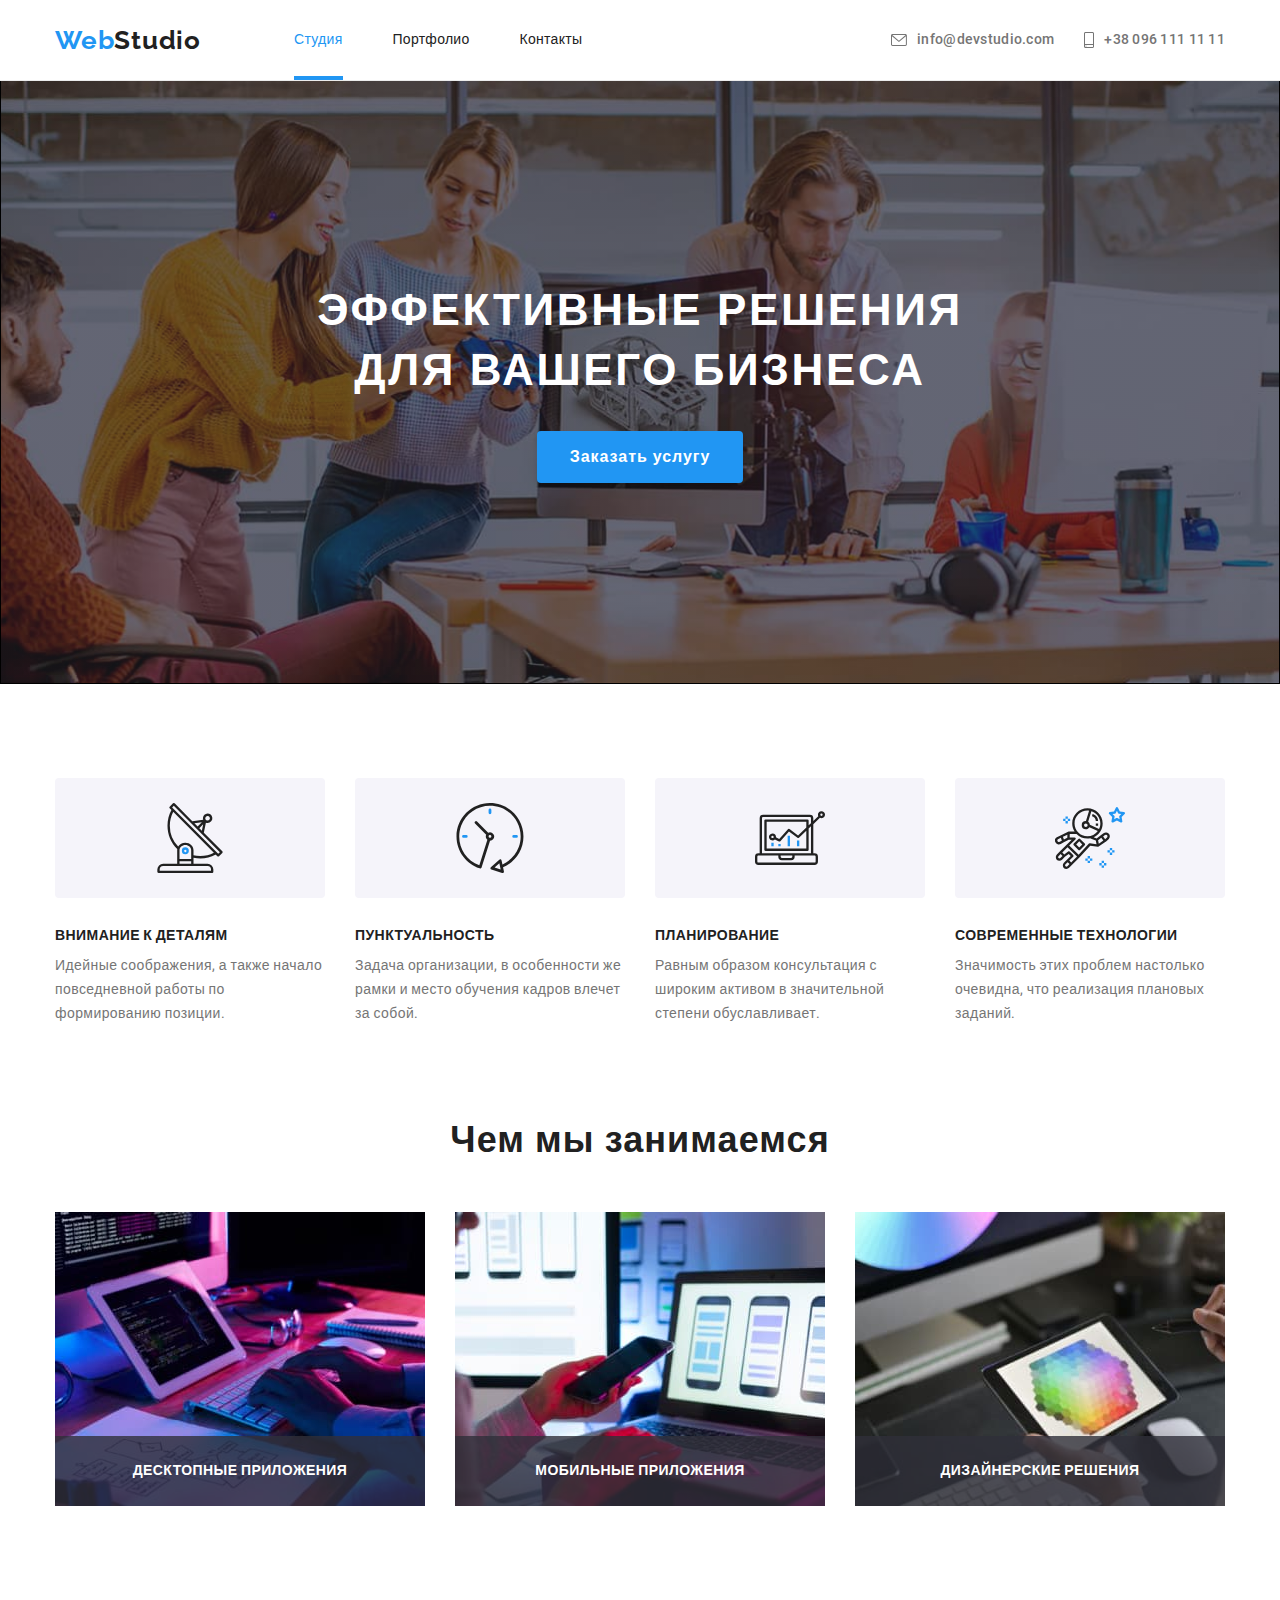
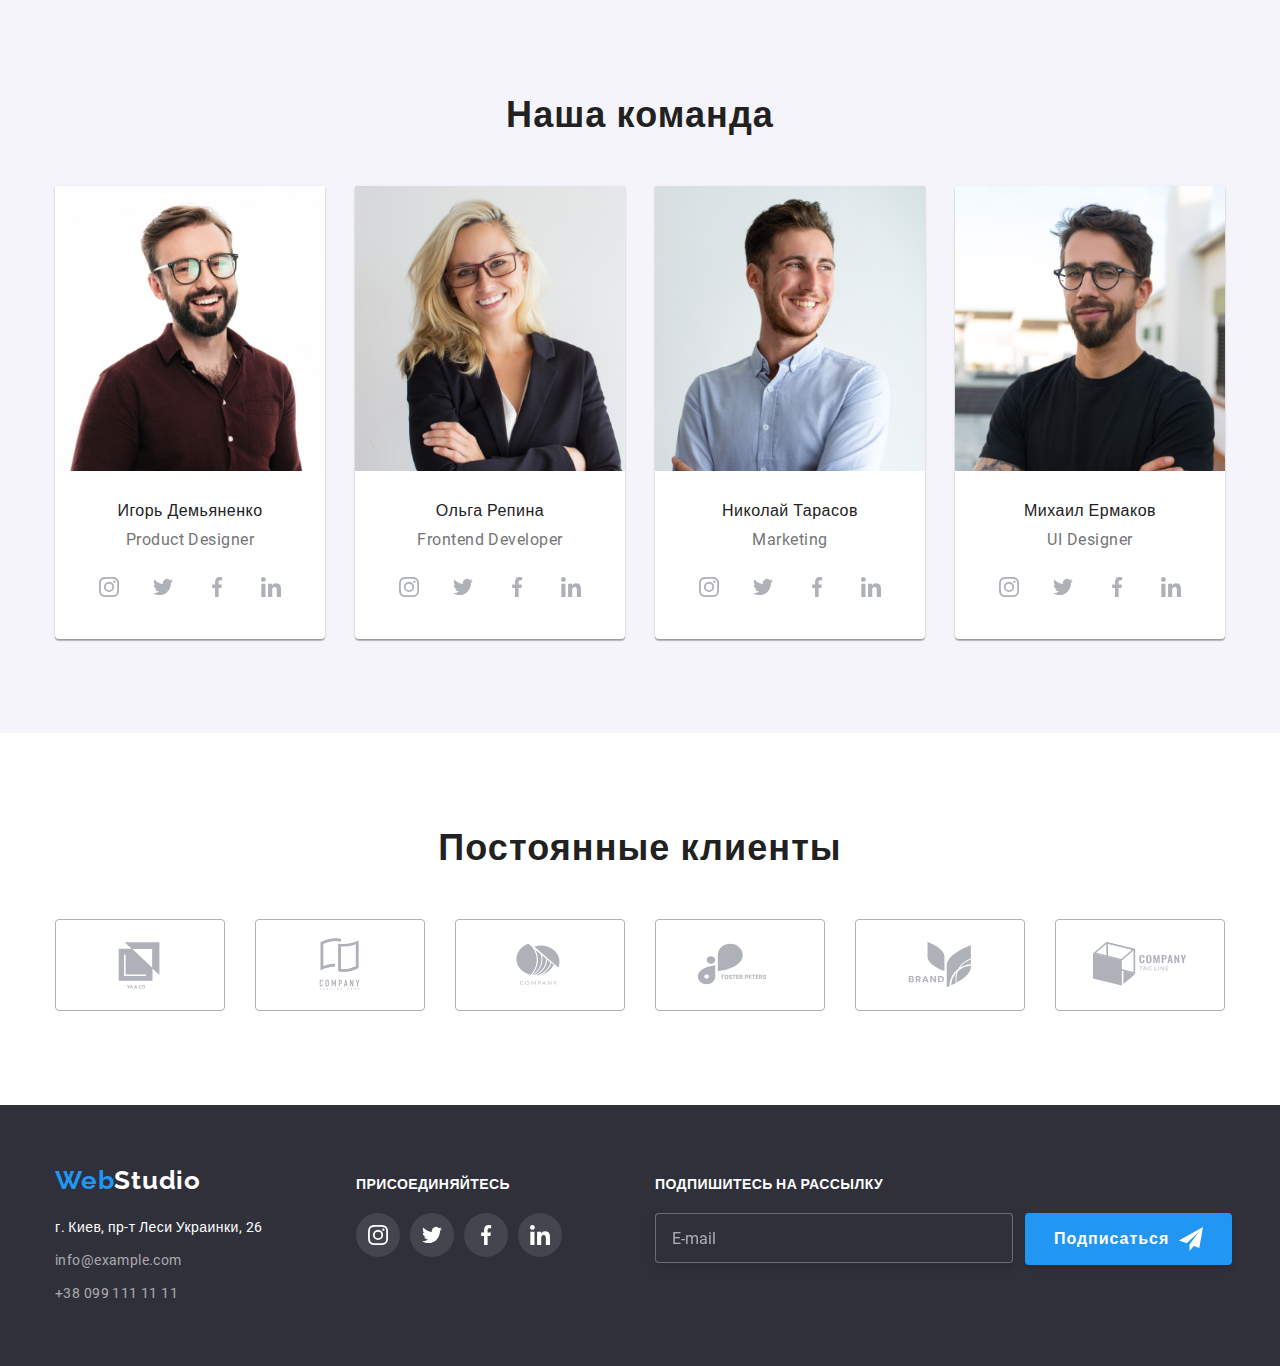
==== commit db3594b9: "Добавил тег picture" ====
--- a/index.html
+++ b/index.html
@@ -73,6 +73,7 @@
         </button>
 
         <div
+          id="mobile-menu"
           class="page-header__mobile-menu mobile-menu is-hidden"
           data-mobile-menu
         >
@@ -253,14 +254,26 @@
           <h2 class="title section__title">Наша команда</h2>
           <ul class="team-list">
             <li class="team-list__item">
-              <img
-                class="team-list__img"
-                srcset="images/img1@2x.jpg 2x"
-                src="images/img1.jpg"
-                width="270"
-                height="260"
-                alt="Игорь Демьяненко"
-              />
+              <picture>
+                <source
+                  srcset="images/img1-450.jpg 1x, images/img1-450@2x.jpg 2x"
+                  media="(max-width: 767px)"
+                />
+                <source
+                  srcset="images/img1-354.jpg 1x, images/img1-354@2x.jpg 2x"
+                  media="(min-width: 768px)"
+                />
+                <source
+                  srcset="images/img1@2x.jpg 2x"
+                  media="(min-width: 1200px)"
+                />
+                <img
+                  class="team-list__img"
+                  src="images/img1.jpg"
+                  alt="Игорь Демьяненко"
+                />
+              </picture>
+
               <div class="team-list__card">
                 <h3 class="team-list__title">Игорь Демьяненко</h3>
                 <p lang="en" class="team-list__text">Product Designer</p>
@@ -298,14 +311,25 @@
               </div>
             </li>
             <li class="team-list__item">
-              <img
-                class="team-list__img"
-                srcset="images/img2@2x.jpg 2x"
-                src="images/img2.jpg"
-                width="270"
-                height="260"
-                alt="Ольга Репина"
-              />
+              <picture>
+                <source
+                  srcset="images/img2-450.jpg 1x, images/img2-450@2x.jpg 2x"
+                  media="(max-width: 767px)"
+                />
+                <source
+                  srcset="images/img2-354.jpg 1x, images/img2-354@2x.jpg 2x"
+                  media="(min-width: 768px)"
+                />
+                <source
+                  srcset="images/img2@2x.jpg 2x"
+                  media="(min-width: 1200px)"
+                />
+                <img
+                  class="team-list__img"
+                  src="images/img2.jpg"
+                  alt="Игорь Демьяненко"
+                />
+              </picture>
               <div class="team-list__card">
                 <h3 class="team-list__title">Ольга Репина</h3>
                 <p lang="en" class="team-list__text">Frontend Developer</p>
@@ -343,14 +367,25 @@
               </div>
             </li>
             <li class="team-list__item">
-              <img
-                class="team-list__img"
-                srcset="images/img3@2x.jpg 2x"
-                src="images/img3.jpg"
-                width="270"
-                height="260"
-                alt="Николай Тарасов"
-              />
+              <picture>
+                <source
+                  srcset="images/img3-450.jpg 1x, images/img3-450@2x.jpg 2x"
+                  media="(max-width: 767px)"
+                />
+                <source
+                  srcset="images/img3-354.jpg 1x, images/img3-354@2x.jpg 2x"
+                  media="(min-width: 768px)"
+                />
+                <source
+                  srcset="images/img3@2x.jpg 2x"
+                  media="(min-width: 1200px)"
+                />
+                <img
+                  class="team-list__img"
+                  src="images/img3.jpg"
+                  alt="Игорь Демьяненко"
+                />
+              </picture>
               <div class="team-list__card">
                 <h3 class="team-list__title">Николай Тарасов</h3>
                 <p lang="en" class="team-list__text">Marketing</p>
@@ -388,14 +423,25 @@
               </div>
             </li>
             <li class="team-list__item">
-              <img
-                class="team-list__img"
-                srcset="images/img4@2x.jpg 2x"
-                src="images/img4.jpg"
-                width="270"
-                height="260"
-                alt="Михаил Ермаков"
-              />
+              <picture>
+                <source
+                  srcset="images/img4-450.jpg 1x, images/img4-450@2x.jpg 2x"
+                  media="(max-width: 767px)"
+                />
+                <source
+                  srcset="images/img4-354.jpg 1x, images/img4-354@2x.jpg 2x"
+                  media="(min-width: 768px)"
+                />
+                <source
+                  srcset="images/img4@2x.jpg 2x"
+                  media="(min-width: 1200px)"
+                />
+                <img
+                  class="team-list__img"
+                  src="images/img4.jpg"
+                  alt="Игорь Демьяненко"
+                />
+              </picture>
               <div class="team-list__card">
                 <h3 class="team-list__title">Михаил Ермаков</h3>
                 <p lang="en" class="team-list__text">UI Designer</p>
--- a/css/main.min.css
+++ b/css/main.min.css
@@ -1 +1 @@
-@font-face{font-family:"Raleway";font-style:normal;font-weight:700;src:url("../fonts/raleway-v28-latin-700.eot");src:local(""),url("../fonts/raleway-v28-latin-700.eot?#iefix") format("embedded-opentype"),url("../fonts/raleway-v28-latin-700.woff2") format("woff2"),url("../fonts/raleway-v28-latin-700.woff") format("woff"),url("../fonts/raleway-v28-latin-700.ttf") format("truetype"),url("../fonts/raleway-v28-latin-700.svg#Raleway") format("svg")}@font-face{font-family:"Roboto";font-style:normal;font-weight:400;src:url("../fonts/roboto-v30-latin-regular.eot");src:local(""),url("../fonts/roboto-v30-latin-regular.eot?#iefix") format("embedded-opentype"),url("../fonts/roboto-v30-latin-regular.woff2") format("woff2"),url("../fonts/roboto-v30-latin-regular.woff") format("woff"),url("../fonts/roboto-v30-latin-regular.ttf") format("truetype"),url("../fonts/roboto-v30-latin-regular.svg#Roboto") format("svg")}@font-face{font-family:"Roboto";font-style:normal;font-weight:500;src:url("../fonts/roboto-v30-latin-500.eot");src:local(""),url("../fonts/roboto-v30-latin-500.eot?#iefix") format("embedded-opentype"),url("../fonts/roboto-v30-latin-500.woff2") format("woff2"),url("../fonts/roboto-v30-latin-500.woff") format("woff"),url("../fonts/roboto-v30-latin-500.ttf") format("truetype"),url("../fonts/roboto-v30-latin-500.svg#Roboto") format("svg")}@font-face{font-family:"Roboto";font-style:normal;font-weight:700;src:url("../fonts/roboto-v30-latin-700.eot");src:local(""),url("../fonts/roboto-v30-latin-700.eot?#iefix") format("embedded-opentype"),url("../fonts/roboto-v30-latin-700.woff2") format("woff2"),url("../fonts/roboto-v30-latin-700.woff") format("woff"),url("../fonts/roboto-v30-latin-700.ttf") format("truetype"),url("../fonts/roboto-v30-latin-700.svg#Roboto") format("svg")}@font-face{font-family:"Roboto";font-style:normal;font-weight:900;src:url("../fonts/roboto-v30-latin-900.eot");src:local(""),url("../fonts/roboto-v30-latin-900.eot?#iefix") format("embedded-opentype"),url("../fonts/roboto-v30-latin-900.woff2") format("woff2"),url("../fonts/roboto-v30-latin-900.woff") format("woff"),url("../fonts/roboto-v30-latin-900.ttf") format("truetype"),url("../fonts/roboto-v30-latin-900.svg#Roboto") format("svg")}*,*::after,*::before{box-sizing:inherit}ul{list-style:none;padding-left:0;margin:0}h1,h2,h3,h4,h5,h6,p{margin-top:0;margin-bottom:0}a{text-decoration:none;color:inherit}img{display:block;max-width:100%;height:auto}address{font-style:normal}:root{--main-background-color: #ffffff;--secondary-background-color: #2f303a;--hero-bg-color: #c4c4c4;--img-overlay-bg-color: rgba(47, 48, 58, 0.4);--img-text-bg-color: rgba(47, 48, 58, 0.8);--third-background-color: #f5f4fa;--main-text-color: #212121;--secondary-text-color: #757575;--accent-color: #2196f3;--text-color-white: #ffffff;--text-color-contacts-footer: rgba(255, 255, 255, 0.6);--text-color-logo: #000000;--hover-color-button: #188ce8;--color-social-link: #afb1b8;--socils-bgc-footer: rgba(255, 255, 255, 0.1);--color-textarea: rgba(117, 117, 117, 0.5)}body{background-color:var(--main-background-color);color:var(--main-text-color);font-family:Roboto,sans-serif}html{box-sizing:border-box}.is-hidden{opacity:0;visibility:hidden;pointer-events:none}.modal__close-button,.form__label-checkbox,.list-socials,.works-list__img-inner,.advanteges-list__icon,.page-header__close-menu,.page-header__open-menu,.link-flex{display:flex;justify-content:center;align-items:center}.container{margin-left:auto;margin-right:auto;padding-left:15px;padding-right:15px;max-width:1200px}.button{border-radius:4px;border:1px solid rgba(0,0,0,0);background-color:var(--accent-color);color:var(--text-color-white);font-family:inherit;font-weight:700;font-size:16px;line-height:1.88;text-align:center;letter-spacing:.06em;box-shadow:0px 4px 4px rgba(0,0,0,.15);cursor:pointer}.button:hover,.button:focus{background-color:var(--hover-color-button)}.button__icon--right{margin-left:10px}.link{font-size:14px;line-height:1.14;letter-spacing:.02em}.link:hover,.link:focus{color:var(--accent-color)}.link--current{position:relative;color:var(--accent-color)}.link--current::after{position:absolute;bottom:0;display:block;width:100%;height:4px;background-color:var(--accent-color);content:""}.link-flex{width:100%;height:100%;color:var(--color-social-link)}.title{font-size:28px;line-height:1.18;text-align:center;letter-spacing:.03em}@media screen and (min-width: 1200px){.title{font-size:36px;line-height:1.17}}.title--large{max-width:360px;font-weight:900;font-size:26px;line-height:1.61;letter-spacing:.06em;text-transform:uppercase}@media screen and (min-width: 1200px){.title--large{font-size:44px;line-height:1.36;max-width:696px}}.page-header__inner{position:relative;display:flex;align-items:center;border-bottom:1px solid #ececec}@media screen and (max-width: 767px){.page-header__inner{padding-top:16px;padding-bottom:16px}}.page-header__desktop-menu{display:none}@media screen and (min-width: 768px){.page-header__desktop-menu{display:flex;align-items:center;width:100%}}.page-header__mobile-menu{position:fixed;top:0;left:0;width:100%;height:100%;padding:48px 40px;display:flex;flex-direction:column;overflow-y:auto;background-color:var(--main-background-color);z-index:999}@media screen and (min-width: 768px){.page-header__mobile-menu{display:none}}.page-header__open-menu{position:absolute;top:10px;right:15px;width:40px;height:40px;background-color:var(--main-background-color);color:var(--text-color-logo);border:none;cursor:pointer;transition:color 250ms cubic-bezier(0.4, 0, 0.2, 1)}@media screen and (min-width: 768px){.page-header__open-menu{display:none}}.page-header__open-menu:hover,.page-header__open-menu:focus{color:var(--accent-color)}.page-header__close-menu{position:absolute;top:10px;right:15px;width:40px;height:40px;background-color:var(--main-background-color);color:var(--text-color-logo);border:none;cursor:pointer;transition:color 250ms cubic-bezier(0.4, 0, 0.2, 1)}.page-header__close-menu:hover,.page-header__close-menu:focus{color:var(--accent-color)}@media screen and (min-width: 768px){.page-header__logo{margin-right:88px}}@media screen and (min-width: 1200px){.page-header__logo{margin-right:93px}}.mobile-list-socials{display:flex;flex-wrap:wrap}.mobile-list-socials__link{font-weight:500;font-size:13px;line-height:1.22;color:var(--accent-color)}@media screen and (min-width: 440px){.mobile-list-socials__link{font-size:18px}}.mobile-list-socials__item{padding-left:3px;padding-right:3px}.mobile-list-socials__item:nth-child(1){padding-left:0}.mobile-list-socials__item:nth-child(4){padding-right:0}@media screen and (min-width: 440px){.mobile-list-socials__item{padding-left:10px;padding-right:10px}}.mobile-list-socials__item+.mobile-list-socials__item{border-left:1px solid rgba(33,33,33,.2)}.logo{font-family:Raleway,sans-serif;font-weight:700;font-size:24px;line-height:1.16;letter-spacing:.03em;text-decoration:none;transition:color 250ms cubic-bezier(0.4, 0, 0.2, 1)}@media screen and (min-width: 1200px){.logo{font-size:26px;line-height:1.19}}.logo:hover,.logo:focus{color:var(--accent-color)}.logo__text{color:var(--accent-color)}.logo--white{color:var(--text-color-white)}@media screen and (min-width: 768px){.site-nav{display:flex;margin-bottom:0}}.site-nav__item+.site-nav__item{margin-top:32px}@media screen and (min-width: 768px){.site-nav__item+.site-nav__item{margin-left:50px;margin-top:0}}.site-nav__link{display:block;font-size:40px;line-height:1.17;font-weight:500;transition:color 250ms cubic-bezier(0.4, 0, 0.2, 1)}@media screen and (min-width: 768px){.site-nav__link{padding-top:32px;padding-bottom:32px;font-size:14px;line-height:1.14}}.contacts-header{margin-top:auto;margin-bottom:64px}@media screen and (min-width: 768px){.contacts-header{margin-top:0;margin-left:auto;margin-bottom:0}}@media screen and (min-width: 1200px){.contacts-header{display:flex}}.contacts-header__item+.contacts-header__item{margin-top:32px}@media screen and (min-width: 768px)and (max-width: 1199px){.contacts-header__item+.contacts-header__item{margin-top:10px}}@media screen and (min-width: 1200px){.contacts-header__item+.contacts-header__item{margin-left:30px;margin-top:0}}.contacts-header__link{font-weight:500;font-size:24px;line-height:1.17;color:var(--secondary-text-color)}@media screen and (min-width: 768px){.contacts-header__link{display:flex;align-items:center;font-size:12px;line-height:1.16px;transition:color 250ms cubic-bezier(0.4, 0, 0.2, 1)}}@media screen and (min-width: 1200px){.contacts-header__link{font-size:14px;line-height:1.14}}.contacts-header__link--mobile{font-weight:500;font-size:27px;line-height:1.17;color:var(--accent-color)}@media screen and (min-width: 480px){.contacts-header__link--mobile{font-size:34px}}.contacts-header__icon{display:none}@media screen and (min-width: 768px){.contacts-header__icon{display:block;margin-right:10px}}.icon{fill:currentColor}.section{padding-top:60px;padding-bottom:60px}@media screen and (min-width: 1200px){.section{padding-top:94px;padding-bottom:94px}}.section__title{margin-bottom:30px}@media screen and (min-width: 1200px){.section__title{margin-bottom:50px}}.hero{padding-top:118px;padding-bottom:118px;text-align:center}@media screen and (min-width: 1200px){.hero{padding-top:200px;padding-bottom:200px}}.hero__title{margin-left:auto;margin-right:auto;margin-bottom:30px;color:var(--text-color-white)}.hero__button{padding:10px 32px;min-width:200px;transition:background-color 250ms cubic-bezier(0.4, 0, 0.2, 1)}.hero__overlay{max-width:1600px;min-height:400px;margin-left:auto;margin-right:auto;background-color:var(--hero-bg-color);background-image:linear-gradient(var(--img-overlay-bg-color), var(--img-overlay-bg-color)),url(../images/hero-fon.jpg);background-repeat:no-repeat;background-position:center;background-size:cover;border:1px solid #000}@media(min-device-pixel-ratio: 2),(-webkit-min-device-pixel-ratio: 2),(min-resolution: 2dppx),(min-resolution: 192dpi){.hero__overlay{background-image:linear-gradient(var(--img-overlay-bg-color), var(--img-overlay-bg-color)),url(../images/hero-fon@2x.jpg)}}@media screen and (min-width: 1200px){.hero__overlay{min-height:600px}}@media screen and (min-width: 1200px){.advanteges{padding-bottom:47px}}.advanteges__title{position:absolute;width:1px;height:1px;margin:-1px;border:0;padding:0;white-space:nowrap;-webkit-clip-path:inset(100%);clip-path:inset(100%);clip:rect(0 0 0 0);overflow:hidden}@media screen and (min-width: 768px){.advanteges-list{display:flex}}@media screen and (min-width: 768px)and (max-width: 1199px){.advanteges-list{flex-wrap:wrap;gap:30px}}.advanteges-list__item+.advanteges-list__item{margin-top:30px}@media screen and (min-width: 768px){.advanteges-list__item+.advanteges-list__item{margin-top:0}}@media screen and (min-width: 1200px){.advanteges-list__item+.advanteges-list__item{margin-left:30px}}@media screen and (min-width: 768px)and (max-width: 1199px){.advanteges-list__item{flex-basis:calc((100% - 30px)/2)}}.advanteges-list__icon{margin-bottom:30px;width:100%;height:120px;background-color:var(--third-background-color);border-radius:4px}@media screen and (min-width: 1200px){.advanteges-list__icon{width:270px}}.advanteges-list__title{margin-bottom:10px;font-weight:700;font-size:14px;line-height:1.14;letter-spacing:.03em;text-align:center;text-transform:uppercase}@media screen and (min-width: 768px){.advanteges-list__title{text-align:left}}.advanteges-list__text{color:var(--secondary-text-color);font-size:14px;line-height:1.71;letter-spacing:.03em}.works{display:none}@media screen and (min-width: 1200px){.works{display:block;padding-top:47px}}.works-list{display:flex}.works-list__item+.works-list__item{margin-left:30px}.works-list__item{position:relative}.works-list__img-inner{position:absolute;bottom:0;height:70px;width:100%;background-color:var(--img-text-bg-color)}.works-list__text{font-weight:700;font-size:14px;line-height:1.14;letter-spacing:.03em;text-transform:uppercase;color:var(--text-color-white)}.team{background-color:var(--third-background-color)}@media screen and (min-width: 768px){.team-list{display:flex}}@media screen and (min-width: 768px)and (max-width: 1199px){.team-list{flex-wrap:wrap;gap:30px}}.team-list__card{padding-top:30px;padding-bottom:24px}@media screen and (min-width: 1200px){.team-list__card{padding-bottom:30px}}.team-list__text{color:var(--secondary-text-color);font-size:16px;line-height:1.19;text-align:center;letter-spacing:.03em;margin-bottom:16px}.team-list__title{margin-bottom:10px;font-weight:500;font-size:16px;line-height:1.19;text-align:center;letter-spacing:.03em}.team-list__item{background-color:var(--main-background-color);box-shadow:0px 1px 3px rgba(0,0,0,.12),0px 1px 1px rgba(0,0,0,.14),0px 2px 1px rgba(0,0,0,.2);border-radius:0px 0px 4px 4px}@media screen and (min-width: 768px)and (max-width: 1199px){.team-list__item{flex-basis:calc((100% - 30px)/2)}}.team-list__item+.team-list__item{margin-top:30px}@media screen and (min-width: 768px){.team-list__item+.team-list__item{margin-top:0}}@media screen and (min-width: 1200px){.team-list__item+.team-list__item{margin-left:30px}}.team-list__img{width:100%}.clients-list{display:flex}@media screen and (max-width: 1199px){.clients-list{flex-wrap:wrap;gap:30px}}@media screen and (min-width: 1200px){.clients-list__item+.clients-list__item{margin-left:30px}}.clients-list__item{width:100%;height:92px}@media screen and (max-width: 767px){.clients-list__item{flex-basis:calc((100% - 30px)/2)}}@media screen and (min-width: 768px)and (max-width: 1199px){.clients-list__item{flex-basis:calc((100% - 60px)/3)}}.clients-list__link{border:1px solid var(--color-social-link);border-radius:4px;transition:color 250ms cubic-bezier(0.4, 0, 0.2, 1),border-color 250ms cubic-bezier(0.4, 0, 0.2, 1)}.clients-list__link:hover,.clients-list__link:focus{color:var(--accent-color);border-color:1px solid var(--accent-color)}.list-socials__item+.list-socials__item{margin-left:10px}.list-socials__item{box-shadow:none;width:44px;height:44px}.list-socials__link{border-radius:50%;transition:color 250ms cubic-bezier(0.4, 0, 0.2, 1),background-color 250ms cubic-bezier(0.4, 0, 0.2, 1)}.list-socials__link:hover,.list-socials__link:focus{background-color:var(--accent-color);color:var(--text-color-white)}.list-socials__link--dark{color:var(--text-color-white);background-color:var(--socils-bgc-footer);border-radius:50%;transition:background-color 250ms cubic-bezier(0.4, 0, 0.2, 1)}.page-footer{padding-top:60px;padding-bottom:60px;background-color:var(--secondary-background-color)}.page-footer__logo{display:block;margin-bottom:20px}.page-footer__text{margin-bottom:20px;font-weight:700;font-size:14px;line-height:1.14;letter-spacing:.03em;text-align:center;text-transform:uppercase;color:var(--text-color-white)}@media screen and (min-width: 1200px){.page-footer__text{text-align:left}}.page-footer__menu{display:flex;flex-direction:column;text-align:center}@media screen and (min-width: 1200px){.page-footer__menu{flex-direction:row;text-align:left}}.page-footer__info{margin-left:auto;margin-right:auto;margin-bottom:60px;width:232px}@media screen and (min-width: 768px){.page-footer__info{margin-left:61px;margin-right:0}}@media screen and (min-width: 1200px){.page-footer__info{margin-bottom:0;margin-left:0;width:231px}}.page-footer__socials{margin-bottom:60px}@media screen and (min-width: 768px){.page-footer__socials{margin-left:auto;margin-right:74px;padding-top:5px}}@media screen and (min-width: 1200px){.page-footer__socials{margin-bottom:0;margin-right:0;margin-left:70px;padding-top:12px}}@media screen and (min-width: 768px){.page-footer__info-and-socials{display:flex}}@media screen and (min-width: 1200px){.page-footer__subscription{margin-left:93px;padding-top:12px}}.contacts-list__item+.contacts-list__item{margin-top:8px}@media screen and (min-width: 1200px){.contacts-list__item+.contacts-list__item{margin-top:9px}}.contacts-list__link{display:block;color:var(--text-color-contacts-footer);font-size:14px;line-height:1.71;letter-spacing:.03em;text-decoration:none;transition:color 250ms cubic-bezier(0.4, 0, 0.2, 1)}.contacts-list__link--white{color:var(--text-color-white)}@media screen and (min-width: 1200px){.footer-form{display:flex}}.footer-form__input{margin-bottom:20px;padding:15px 16px;width:100%;height:50px;background-color:var(--secondary-background-color);color:var(--text-color-contacts-footer);border:1px solid rgba(255,255,255,.3);filter:drop-shadow(0px 4px 4px rgba(0, 0, 0, 0.15));border-radius:4px}@media screen and (min-width: 768px){.footer-form__input{width:450px}}@media screen and (min-width: 1200px){.footer-form__input{margin-bottom:0;width:358px}}.footer-form__input::-moz-placeholder{font-size:16px;line-height:1.25;color:var(--text-color-contacts-footer)}.footer-form__input:-ms-input-placeholder{font-size:16px;line-height:1.25;color:var(--text-color-contacts-footer)}.footer-form__input::placeholder{font-size:16px;line-height:1.25;color:var(--text-color-contacts-footer)}.footer-form__button{display:flex;align-items:center;margin-left:auto;margin-right:auto;padding:10px 28px;transition:background-color 250ms cubic-bezier(0.4, 0, 0.2, 1)}@media screen and (min-width: 1200px){.footer-form__button{margin-left:12px;margin-right:0}}.portfolio__title{position:absolute;width:1px;height:1px;margin:-1px;border:0;padding:0;white-space:nowrap;-webkit-clip-path:inset(100%);clip-path:inset(100%);clip:rect(0 0 0 0);overflow:hidden}.filter-list{display:flex;flex-wrap:wrap;row-gap:15px;-moz-column-gap:8px;column-gap:8px;margin-bottom:40px}@media screen and (min-width: 768px){.filter-list{flex-wrap:nowrap;justify-content:center;margin-bottom:25px}}@media screen and (min-width: 1200px){.filter-list{margin-bottom:50px}}@media screen and (min-width: 768px){.filter-list__item+.filter-list__item{margin-left:8px}}.filter-list__button{padding:6px 22px;background-color:var(--third-background-color);color:var(--main-text-color);font-weight:500;line-height:1.63;letter-spacing:.03em;box-shadow:none;transition:color 250ms cubic-bezier(0.4, 0, 0.2, 1),background-color 250ms cubic-bezier(0.4, 0, 0.2, 1),box-shadow 250ms cubic-bezier(0.4, 0, 0.2, 1)}.filter-list__button:hover,.filter-list__button:focus{background-color:var(--accent-color);color:var(--text-color-white);box-shadow:0px 3px 1px rgba(0,0,0,.1),0px 1px 2px rgba(0,0,0,.08),0px 2px 2px rgba(0,0,0,.12)}@media screen and (min-width: 768px){.examples-list{display:flex;flex-wrap:wrap;gap:30px}}@media screen and (max-width: 767px){.examples-list__item+.examples-list__item{margin-top:30px}}@media screen and (min-width: 768px){.examples-list__item{flex-basis:calc((100% - 30px)/2)}}@media screen and (min-width: 1200px){.examples-list__item{flex-basis:calc((100% - 60px)/3)}}.examples-list__link{transition:box-shadow 250ms cubic-bezier(0.4, 0, 0.2, 1)}.examples-list__link:hover,.examples-list__link:focus{display:block;box-shadow:0px 1px 1px rgba(0,0,0,.12),0px 4px 4px rgba(0,0,0,.06),1px 4px 6px rgba(0,0,0,.16)}.examples-list__img{width:100%}.examples-overlay{position:relative;overflow:hidden}.examples-overlay__text{font-size:18px;line-height:1.55;letter-spacing:.03em;color:var(--text-color-white)}.examples-overlay__content{padding:77px 24px}@media screen and (min-width: 768px){.examples-overlay__content{padding:49px 24px 77px 24px}}@media screen and (min-width: 1200px){.examples-overlay__content{padding:63px 24px}}.examples-overlay__product{position:absolute;top:0;left:0;width:100%;height:100%;background-color:rgba(33,150,243,.9);transform:translateY(100%);transition:transform 250ms cubic-bezier(0.4, 0, 0.2, 1)}.examples-list__link:hover .examples-overlay__product,.examples-list__link:focus .examples-overlay__product{transform:translateY(0)}.card-inner{padding:20px 24px;border-left:1px solid #eee;border-bottom:1px solid #eee;border-right:1px solid #eee}.card-inner__title{margin-bottom:4px;color:var(--main-text-color);font-size:18px;line-height:2;letter-spacing:.03em;text-decoration:none}.card-inner__text{color:var(--secondary-text-color);font-size:16px;line-height:1.88;letter-spacing:.03em;text-decoration:none}.backdrop{position:fixed;top:0;left:0;width:100%;height:100%;background-color:rgba(0,0,0,.2);opacity:1;visibility:visible;transform:scale(1);transition:opacity 250ms cubic-bezier(0.4, 0, 0.2, 1),visibility 250ms cubic-bezier(0.4, 0, 0.2, 1)}.form-group{margin-bottom:10px;display:flex;flex-direction:column}.form-group__label{margin-bottom:4px;font-size:12px;line-height:1.16;letter-spacing:.01em;color:var(--secondary-text-color)}.form-group__input{padding:11px 12px 11px 42px;height:40px;width:100%;border:1px solid rgba(33,33,33,.2);border-radius:4px;transition:border-color 250ms cubic-bezier(0.4, 0, 0.2, 1)}.form-group__input:focus{outline:none;border-color:var(--accent-color)}.form-group__input-inner{position:relative;width:100%}.form-group__icon{position:absolute;left:12px;top:50%;transform:translateY(-50%);transition:fill 250ms cubic-bezier(0.4, 0, 0.2, 1)}.form-group__input:focus+.form-group__icon{fill:var(--accent-color)}.form-group-textarea{margin-bottom:20px;display:flex;flex-direction:column}.form-group-textarea__textarea{resize:none;padding:12px 16px;height:120px;border:1px solid rgba(33,33,33,.2);border-radius:4px;outline:none;transition:border-color 250ms cubic-bezier(0.4, 0, 0.2, 1)}.form-group-textarea__textarea:focus{border-color:var(--accent-color)}.form-group-textarea__textarea::-moz-placeholder{font-size:14px;line-height:1.14;letter-spacing:.01em;color:var(--color-textarea)}.form-group-textarea__textarea:-ms-input-placeholder{font-size:14px;line-height:1.14;letter-spacing:.01em;color:var(--color-textarea)}.form-group-textarea__textarea::placeholder{font-size:14px;line-height:1.14;letter-spacing:.01em;color:var(--color-textarea)}.form__label-checkbox{margin-bottom:30px;font-size:12px;line-height:1.16;letter-spacing:.03em;color:var(--secondary-text-color)}@media screen and (min-width: 1200px){.form__label-checkbox{font-size:14px;line-height:1.71}}.form__input-checkbox{position:absolute;width:1px;height:1px;margin:-1px;border:0;padding:0;white-space:nowrap;-webkit-clip-path:inset(100%);clip-path:inset(100%);clip:rect(0 0 0 0);overflow:hidden}.form__icon-checked{display:block;width:16px;height:15px;margin-right:8px;border:2px solid var(--main-text-color);border-radius:2px;transition:background-color 250ms cubic-bezier(0.4, 0, 0.2, 1),border-color 250ms cubic-bezier(0.4, 0, 0.2, 1)}.form__input-checkbox:checked+.form__icon-checked,.form__input-checkbox:focus-visible+.form__icon-checked{border-color:var(--accent-color);background-color:var(--accent-color);background-image:url(../images/icon-check.svg);background-size:contain;background-origin:border-box;outline:none}.form__link{display:contents;margin-left:5px;-webkit-text-decoration-line:underline;text-decoration-line:underline;color:var(--accent-color)}.form__submit{display:flex;justify-content:center}.form__button{padding:10px 55px;transition:background-color 250ms cubic-bezier(0.4, 0, 0.2, 1)}.is-hidden{opacity:0;visibility:hidden;pointer-events:none}.modal{position:absolute;top:50%;left:50%;transform:translate(-50%, -50%) scale(1);min-width:calc(100% - 30px);max-height:609px;height:100%;overflow-y:auto;background-color:var(--main-background-color);box-shadow:0px 1px 3px rgba(0,0,0,.12),0px 1px 1px rgba(0,0,0,.14),0px 2px 1px rgba(0,0,0,.2);border-radius:4px;transition:transform 250ms cubic-bezier(0.4, 0, 0.2, 1)}@media screen and (min-width: 480px){.modal{min-width:450px;overflow-y:hidden}}@media screen and (min-width: 1200px){.modal{min-width:528px;max-height:581px}}.is-hidden .modal{transform:translate(-50%, -50%) scale(0)}.modal__close-button{position:absolute;top:8px;right:8px;width:30px;height:30px;border-radius:50%;background-color:var(--main-background-color);color:var(--text-color-logo);border:1px solid rgba(0,0,0,.1);cursor:pointer;transition:color 250ms cubic-bezier(0.4, 0, 0.2, 1)}.modal__close-button:hover,.modal__close-button:focus{color:var(--accent-color)}.modal__inner{width:100%;padding:40px}.modal__title{margin-bottom:12px;font-size:20px;line-height:1.5;text-align:center;letter-spacing:.03em}@media screen and (min-width: 1200px){.modal__title{line-height:1.15}}/*# sourceMappingURL=main.min.css.map */+@font-face{font-family:"Raleway";font-style:normal;font-weight:700;src:url("../fonts/raleway-v28-latin-700.eot");src:local(""),url("../fonts/raleway-v28-latin-700.eot?#iefix") format("embedded-opentype"),url("../fonts/raleway-v28-latin-700.woff2") format("woff2"),url("../fonts/raleway-v28-latin-700.woff") format("woff"),url("../fonts/raleway-v28-latin-700.ttf") format("truetype"),url("../fonts/raleway-v28-latin-700.svg#Raleway") format("svg")}@font-face{font-family:"Roboto";font-style:normal;font-weight:400;src:url("../fonts/roboto-v30-latin-regular.eot");src:local(""),url("../fonts/roboto-v30-latin-regular.eot?#iefix") format("embedded-opentype"),url("../fonts/roboto-v30-latin-regular.woff2") format("woff2"),url("../fonts/roboto-v30-latin-regular.woff") format("woff"),url("../fonts/roboto-v30-latin-regular.ttf") format("truetype"),url("../fonts/roboto-v30-latin-regular.svg#Roboto") format("svg")}@font-face{font-family:"Roboto";font-style:normal;font-weight:500;src:url("../fonts/roboto-v30-latin-500.eot");src:local(""),url("../fonts/roboto-v30-latin-500.eot?#iefix") format("embedded-opentype"),url("../fonts/roboto-v30-latin-500.woff2") format("woff2"),url("../fonts/roboto-v30-latin-500.woff") format("woff"),url("../fonts/roboto-v30-latin-500.ttf") format("truetype"),url("../fonts/roboto-v30-latin-500.svg#Roboto") format("svg")}@font-face{font-family:"Roboto";font-style:normal;font-weight:700;src:url("../fonts/roboto-v30-latin-700.eot");src:local(""),url("../fonts/roboto-v30-latin-700.eot?#iefix") format("embedded-opentype"),url("../fonts/roboto-v30-latin-700.woff2") format("woff2"),url("../fonts/roboto-v30-latin-700.woff") format("woff"),url("../fonts/roboto-v30-latin-700.ttf") format("truetype"),url("../fonts/roboto-v30-latin-700.svg#Roboto") format("svg")}@font-face{font-family:"Roboto";font-style:normal;font-weight:900;src:url("../fonts/roboto-v30-latin-900.eot");src:local(""),url("../fonts/roboto-v30-latin-900.eot?#iefix") format("embedded-opentype"),url("../fonts/roboto-v30-latin-900.woff2") format("woff2"),url("../fonts/roboto-v30-latin-900.woff") format("woff"),url("../fonts/roboto-v30-latin-900.ttf") format("truetype"),url("../fonts/roboto-v30-latin-900.svg#Roboto") format("svg")}*,*::after,*::before{box-sizing:inherit}ul{list-style:none;padding-left:0;margin:0}h1,h2,h3,h4,h5,h6,p{margin-top:0;margin-bottom:0}a{text-decoration:none;color:inherit}img{display:block;max-width:100%;height:auto}address{font-style:normal}:root{--main-background-color: #ffffff;--secondary-background-color: #2f303a;--hero-bg-color: #c4c4c4;--img-overlay-bg-color: rgba(47, 48, 58, 0.4);--img-text-bg-color: rgba(47, 48, 58, 0.8);--third-background-color: #f5f4fa;--main-text-color: #212121;--secondary-text-color: #757575;--accent-color: #2196f3;--text-color-white: #ffffff;--text-color-contacts-footer: rgba(255, 255, 255, 0.6);--text-color-logo: #000000;--hover-color-button: #188ce8;--color-social-link: #afb1b8;--socils-bgc-footer: rgba(255, 255, 255, 0.1);--color-textarea: rgba(117, 117, 117, 0.5);--page-header-color-line: #ececec}body{background-color:var(--main-background-color);color:var(--main-text-color);font-family:Roboto,sans-serif}html{box-sizing:border-box}.is-hidden{opacity:0;visibility:hidden;pointer-events:none}.modal__close-button,.form__label-checkbox,.list-socials,.works-list__img-inner,.advanteges-list__icon,.page-header__close-menu,.page-header__open-menu,.link-flex{display:flex;justify-content:center;align-items:center}.container{margin-left:auto;margin-right:auto;padding-left:15px;padding-right:15px;width:100%}@media screen and (min-width: 480px){.container{width:480px}}@media screen and (min-width: 768px){.container{width:768px}}@media screen and (min-width: 1200px){.container{width:1200px}}.button{border-radius:4px;border:1px solid rgba(0,0,0,0);background-color:var(--accent-color);color:var(--text-color-white);font-family:inherit;font-weight:700;font-size:16px;line-height:1.88;text-align:center;letter-spacing:.06em;box-shadow:0px 4px 4px rgba(0,0,0,.15);cursor:pointer}.button:hover,.button:focus{background-color:var(--hover-color-button)}.button__icon--right{margin-left:10px}.link{font-size:14px;line-height:1.14;letter-spacing:.02em}.link:hover,.link:focus{color:var(--accent-color)}.link--current{position:relative;color:var(--accent-color)}.link--current::after{position:absolute;bottom:0;display:block;width:100%;height:4px;background-color:var(--accent-color);content:""}.link-flex{width:100%;height:100%;color:var(--color-social-link)}.title{font-size:28px;line-height:1.18;text-align:center;letter-spacing:.03em}@media screen and (min-width: 1200px){.title{font-size:36px;line-height:1.17}}.title--large{max-width:360px;font-weight:900;font-size:26px;line-height:1.61;letter-spacing:.06em;text-transform:uppercase}@media screen and (min-width: 1200px){.title--large{font-size:44px;line-height:1.36;max-width:696px}}.page-header{position:relative}.page-header::after{position:absolute;top:80px;left:0;width:100%;height:1px;background-color:var(--page-header-color-line);content:""}.page-header__inner{position:relative;display:flex;align-items:center}@media screen and (max-width: 767px){.page-header__inner{padding-top:16px;padding-bottom:16px}}.page-header__desktop-menu{display:none}@media screen and (min-width: 768px){.page-header__desktop-menu{display:flex;align-items:center;width:100%}}.page-header__mobile-menu{position:fixed;top:0;left:0;width:100%;height:100%;padding:48px 40px;display:flex;flex-direction:column;overflow-y:auto;background-color:var(--main-background-color);z-index:999}@media screen and (min-width: 768px){.page-header__mobile-menu{display:none}}.page-header__open-menu{position:absolute;top:10px;right:15px;width:40px;height:40px;background-color:var(--main-background-color);color:var(--text-color-logo);border:none;cursor:pointer;transition:color 250ms cubic-bezier(0.4, 0, 0.2, 1)}@media screen and (min-width: 768px){.page-header__open-menu{display:none}}.page-header__open-menu:hover,.page-header__open-menu:focus{color:var(--accent-color)}.page-header__close-menu{position:absolute;top:10px;right:15px;width:40px;height:40px;background-color:var(--main-background-color);color:var(--text-color-logo);border:none;cursor:pointer;transition:color 250ms cubic-bezier(0.4, 0, 0.2, 1)}.page-header__close-menu:hover,.page-header__close-menu:focus{color:var(--accent-color)}@media screen and (min-width: 768px){.page-header__logo{margin-right:88px}}@media screen and (min-width: 1200px){.page-header__logo{margin-right:93px}}.mobile-list-socials{display:flex;flex-wrap:wrap}.mobile-list-socials__link{font-weight:500;font-size:13px;line-height:1.22;color:var(--accent-color)}@media screen and (min-width: 440px){.mobile-list-socials__link{font-size:18px}}.mobile-list-socials__item{padding-left:3px;padding-right:3px}.mobile-list-socials__item:nth-child(1){padding-left:0}.mobile-list-socials__item:nth-child(4){padding-right:0}@media screen and (min-width: 440px){.mobile-list-socials__item{padding-left:10px;padding-right:10px}}.mobile-list-socials__item+.mobile-list-socials__item{border-left:1px solid rgba(33,33,33,.2)}.logo{font-family:Raleway,sans-serif;font-weight:700;font-size:24px;line-height:1.16;letter-spacing:.03em;text-decoration:none;transition:color 250ms cubic-bezier(0.4, 0, 0.2, 1)}@media screen and (min-width: 1200px){.logo{font-size:26px;line-height:1.19}}.logo:hover,.logo:focus{color:var(--accent-color)}.logo__text{color:var(--accent-color)}.logo--white{color:var(--text-color-white)}@media screen and (min-width: 768px){.site-nav{display:flex;margin-bottom:0}}.site-nav__item+.site-nav__item{margin-top:32px}@media screen and (min-width: 768px){.site-nav__item+.site-nav__item{margin-left:50px;margin-top:0}}.site-nav__link{display:block;font-size:40px;line-height:1.17;font-weight:500;transition:color 250ms cubic-bezier(0.4, 0, 0.2, 1)}@media screen and (min-width: 768px){.site-nav__link{padding-top:32px;padding-bottom:32px;font-size:14px;line-height:1.14}}.contacts-header{margin-top:auto;margin-bottom:64px}@media screen and (min-width: 768px){.contacts-header{margin-top:0;margin-left:auto;margin-bottom:0}}@media screen and (min-width: 1200px){.contacts-header{display:flex}}.contacts-header__item+.contacts-header__item{margin-top:32px}@media screen and (min-width: 768px)and (max-width: 1199px){.contacts-header__item+.contacts-header__item{margin-top:10px}}@media screen and (min-width: 1200px){.contacts-header__item+.contacts-header__item{margin-left:30px;margin-top:0}}.contacts-header__link{font-weight:500;font-size:24px;line-height:1.17;color:var(--secondary-text-color)}@media screen and (min-width: 768px){.contacts-header__link{display:flex;align-items:center;font-size:12px;line-height:1.16px;transition:color 250ms cubic-bezier(0.4, 0, 0.2, 1)}}@media screen and (min-width: 1200px){.contacts-header__link{font-size:14px;line-height:1.14}}.contacts-header__link--mobile{font-weight:500;font-size:27px;line-height:1.17;color:var(--accent-color)}@media screen and (min-width: 480px){.contacts-header__link--mobile{font-size:34px}}.contacts-header__icon{display:none}@media screen and (min-width: 768px){.contacts-header__icon{display:block;margin-right:10px}}.icon{fill:currentColor}.section{padding-top:60px;padding-bottom:60px}@media screen and (min-width: 1200px){.section{padding-top:94px;padding-bottom:94px}}.section__title{margin-bottom:30px}@media screen and (min-width: 1200px){.section__title{margin-bottom:50px}}.hero{padding-top:118px;padding-bottom:118px;text-align:center}@media screen and (min-width: 1200px){.hero{padding-top:200px;padding-bottom:200px}}.hero__title{margin-left:auto;margin-right:auto;margin-bottom:30px;color:var(--text-color-white)}.hero__button{padding:10px 32px;min-width:200px;transition:background-color 250ms cubic-bezier(0.4, 0, 0.2, 1)}.hero__overlay{max-width:1600px;min-height:400px;margin-left:auto;margin-right:auto;background-color:var(--hero-bg-color);background-image:linear-gradient(var(--img-overlay-bg-color), var(--img-overlay-bg-color)),url(../images/hero-fon.jpg);background-repeat:no-repeat;background-position:center;background-size:cover;border:1px solid #000}@media(min-device-pixel-ratio: 2),(-webkit-min-device-pixel-ratio: 2),(min-resolution: 2dppx),(min-resolution: 192dpi){.hero__overlay{background-image:linear-gradient(var(--img-overlay-bg-color), var(--img-overlay-bg-color)),url(../images/hero-fon@2x.jpg)}}@media screen and (min-width: 1200px){.hero__overlay{min-height:600px}}@media screen and (min-width: 1200px){.advanteges{padding-bottom:47px}}.advanteges__title{position:absolute;width:1px;height:1px;margin:-1px;border:0;padding:0;white-space:nowrap;-webkit-clip-path:inset(100%);clip-path:inset(100%);clip:rect(0 0 0 0);overflow:hidden}@media screen and (min-width: 768px){.advanteges-list{display:flex}}@media screen and (min-width: 768px)and (max-width: 1199px){.advanteges-list{flex-wrap:wrap;gap:30px}}.advanteges-list__item+.advanteges-list__item{margin-top:30px}@media screen and (min-width: 768px){.advanteges-list__item+.advanteges-list__item{margin-top:0}}@media screen and (min-width: 1200px){.advanteges-list__item+.advanteges-list__item{margin-left:30px}}@media screen and (min-width: 768px)and (max-width: 1199px){.advanteges-list__item{flex-basis:calc((100% - 30px)/2)}}.advanteges-list__icon{margin-bottom:30px;width:100%;height:120px;background-color:var(--third-background-color);border-radius:4px}@media screen and (min-width: 1200px){.advanteges-list__icon{width:270px}}.advanteges-list__title{margin-bottom:10px;font-weight:700;font-size:14px;line-height:1.14;letter-spacing:.03em;text-align:center;text-transform:uppercase}@media screen and (min-width: 768px){.advanteges-list__title{text-align:left}}.advanteges-list__text{color:var(--secondary-text-color);font-size:14px;line-height:1.71;letter-spacing:.03em}.works{display:none}@media screen and (min-width: 1200px){.works{display:block;padding-top:47px}}.works-list{display:flex}.works-list__item+.works-list__item{margin-left:30px}.works-list__item{position:relative}.works-list__img-inner{position:absolute;bottom:0;height:70px;width:100%;background-color:var(--img-text-bg-color)}.works-list__text{font-weight:700;font-size:14px;line-height:1.14;letter-spacing:.03em;text-transform:uppercase;color:var(--text-color-white)}.team{background-color:var(--third-background-color)}@media screen and (min-width: 768px){.team-list{display:flex}}@media screen and (min-width: 768px)and (max-width: 1199px){.team-list{flex-wrap:wrap;gap:30px}}.team-list__card{padding-top:30px;padding-bottom:24px}@media screen and (min-width: 1200px){.team-list__card{padding-bottom:30px}}.team-list__text{color:var(--secondary-text-color);font-size:16px;line-height:1.19;text-align:center;letter-spacing:.03em;margin-bottom:16px}.team-list__title{margin-bottom:10px;font-weight:500;font-size:16px;line-height:1.19;text-align:center;letter-spacing:.03em}.team-list__item{background-color:var(--main-background-color);box-shadow:0px 1px 3px rgba(0,0,0,.12),0px 1px 1px rgba(0,0,0,.14),0px 2px 1px rgba(0,0,0,.2);border-radius:0px 0px 4px 4px}@media screen and (min-width: 768px)and (max-width: 1199px){.team-list__item{flex-basis:calc((100% - 30px)/2)}}.team-list__item+.team-list__item{margin-top:30px}@media screen and (min-width: 768px){.team-list__item+.team-list__item{margin-top:0}}@media screen and (min-width: 1200px){.team-list__item+.team-list__item{margin-left:30px}}.team-list__img{width:100%}.clients-list{display:flex}@media screen and (max-width: 1199px){.clients-list{flex-wrap:wrap;gap:30px}}@media screen and (min-width: 1200px){.clients-list__item+.clients-list__item{margin-left:30px}}.clients-list__item{width:100%;height:92px}@media screen and (max-width: 767px){.clients-list__item{flex-basis:calc((100% - 30px)/2)}}@media screen and (min-width: 768px)and (max-width: 1199px){.clients-list__item{flex-basis:calc((100% - 60px)/3)}}.clients-list__link{border:1px solid var(--color-social-link);border-radius:4px;transition:color 250ms cubic-bezier(0.4, 0, 0.2, 1),border-color 250ms cubic-bezier(0.4, 0, 0.2, 1)}.clients-list__link:hover,.clients-list__link:focus{color:var(--accent-color);border-color:1px solid var(--accent-color)}.list-socials__item+.list-socials__item{margin-left:10px}.list-socials__item{box-shadow:none;width:44px;height:44px}.list-socials__link{border-radius:50%;transition:color 250ms cubic-bezier(0.4, 0, 0.2, 1),background-color 250ms cubic-bezier(0.4, 0, 0.2, 1)}.list-socials__link:hover,.list-socials__link:focus{background-color:var(--accent-color);color:var(--text-color-white)}.list-socials__link--dark{color:var(--text-color-white);background-color:var(--socils-bgc-footer);border-radius:50%;transition:background-color 250ms cubic-bezier(0.4, 0, 0.2, 1)}.page-footer{padding-top:60px;padding-bottom:60px;background-color:var(--secondary-background-color)}.page-footer__logo{display:block;margin-bottom:20px}.page-footer__text{margin-bottom:20px;font-weight:700;font-size:14px;line-height:1.14;letter-spacing:.03em;text-align:center;text-transform:uppercase;color:var(--text-color-white)}@media screen and (min-width: 1200px){.page-footer__text{text-align:left}}.page-footer__menu{display:flex;flex-direction:column;text-align:center}@media screen and (min-width: 1200px){.page-footer__menu{flex-direction:row;text-align:left}}.page-footer__info{margin-left:auto;margin-right:auto;margin-bottom:60px;width:232px}@media screen and (min-width: 768px){.page-footer__info{margin-left:61px;margin-right:0}}@media screen and (min-width: 1200px){.page-footer__info{margin-bottom:0;margin-left:0;width:231px}}.page-footer__socials{margin-bottom:60px}@media screen and (min-width: 768px){.page-footer__socials{margin-left:auto;margin-right:74px;padding-top:5px}}@media screen and (min-width: 1200px){.page-footer__socials{margin-bottom:0;margin-right:0;margin-left:70px;padding-top:12px}}@media screen and (min-width: 768px){.page-footer__info-and-socials{display:flex}}@media screen and (min-width: 1200px){.page-footer__subscription{margin-left:93px;padding-top:12px}}.contacts-list__item+.contacts-list__item{margin-top:8px}@media screen and (min-width: 1200px){.contacts-list__item+.contacts-list__item{margin-top:9px}}.contacts-list__link{display:block;color:var(--text-color-contacts-footer);font-size:14px;line-height:1.71;letter-spacing:.03em;text-decoration:none;transition:color 250ms cubic-bezier(0.4, 0, 0.2, 1)}.contacts-list__link--white{color:var(--text-color-white)}@media screen and (min-width: 1200px){.footer-form{display:flex}}.footer-form__input{margin-bottom:20px;padding:15px 16px;width:100%;height:50px;background-color:var(--secondary-background-color);color:var(--text-color-contacts-footer);border:1px solid rgba(255,255,255,.3);filter:drop-shadow(0px 4px 4px rgba(0, 0, 0, 0.15));border-radius:4px}@media screen and (min-width: 768px){.footer-form__input{width:450px}}@media screen and (min-width: 1200px){.footer-form__input{margin-bottom:0;width:358px}}.footer-form__input::-moz-placeholder{font-size:16px;line-height:1.25;color:var(--text-color-contacts-footer)}.footer-form__input:-ms-input-placeholder{font-size:16px;line-height:1.25;color:var(--text-color-contacts-footer)}.footer-form__input::placeholder{font-size:16px;line-height:1.25;color:var(--text-color-contacts-footer)}.footer-form__button{display:flex;align-items:center;margin-left:auto;margin-right:auto;padding:10px 28px;transition:background-color 250ms cubic-bezier(0.4, 0, 0.2, 1)}@media screen and (min-width: 1200px){.footer-form__button{margin-left:12px;margin-right:0}}.portfolio__title{position:absolute;width:1px;height:1px;margin:-1px;border:0;padding:0;white-space:nowrap;-webkit-clip-path:inset(100%);clip-path:inset(100%);clip:rect(0 0 0 0);overflow:hidden}.filter-list{display:flex;flex-wrap:wrap;row-gap:15px;-moz-column-gap:8px;column-gap:8px;margin-bottom:40px}@media screen and (min-width: 768px){.filter-list{flex-wrap:nowrap;justify-content:center;margin-bottom:25px;row-gap:0;-moz-column-gap:0;column-gap:0}}@media screen and (min-width: 1200px){.filter-list{margin-bottom:50px}}@media screen and (min-width: 768px){.filter-list__item+.filter-list__item{margin-left:8px}}.filter-list__button{padding:6px 22px;background-color:var(--third-background-color);color:var(--main-text-color);font-weight:500;line-height:1.63;letter-spacing:.03em;box-shadow:none;transition:color 250ms cubic-bezier(0.4, 0, 0.2, 1),background-color 250ms cubic-bezier(0.4, 0, 0.2, 1),box-shadow 250ms cubic-bezier(0.4, 0, 0.2, 1)}.filter-list__button:hover,.filter-list__button:focus{background-color:var(--accent-color);color:var(--text-color-white);box-shadow:0px 3px 1px rgba(0,0,0,.1),0px 1px 2px rgba(0,0,0,.08),0px 2px 2px rgba(0,0,0,.12)}@media screen and (min-width: 768px){.examples-list{display:flex;flex-wrap:wrap;gap:30px}}@media screen and (max-width: 767px){.examples-list__item+.examples-list__item{margin-top:30px}}@media screen and (min-width: 768px){.examples-list__item{flex-basis:calc((100% - 30px)/2)}}@media screen and (min-width: 1200px){.examples-list__item{flex-basis:calc((100% - 60px)/3)}}.examples-list__link{transition:box-shadow 250ms cubic-bezier(0.4, 0, 0.2, 1)}.examples-list__link:hover,.examples-list__link:focus{display:block;box-shadow:0px 1px 1px rgba(0,0,0,.12),0px 4px 4px rgba(0,0,0,.06),1px 4px 6px rgba(0,0,0,.16)}.examples-list__img{width:100%}.examples-overlay{position:relative;overflow:hidden}.examples-overlay__text{font-size:18px;line-height:1.55;letter-spacing:.03em;color:var(--text-color-white)}.examples-overlay__content{padding:77px 24px}@media screen and (min-width: 768px){.examples-overlay__content{padding:49px 24px 77px 24px}}@media screen and (min-width: 1200px){.examples-overlay__content{padding:63px 24px}}.examples-overlay__product{position:absolute;top:0;left:0;width:100%;height:100%;background-color:rgba(33,150,243,.9);transform:translateY(100%);transition:transform 250ms cubic-bezier(0.4, 0, 0.2, 1)}.examples-list__link:hover .examples-overlay__product,.examples-list__link:focus .examples-overlay__product{transform:translateY(0)}.card-inner{padding:20px 24px;border-left:1px solid #eee;border-bottom:1px solid #eee;border-right:1px solid #eee}.card-inner__title{margin-bottom:4px;color:var(--main-text-color);font-size:18px;line-height:2;letter-spacing:.03em;text-decoration:none}.card-inner__text{color:var(--secondary-text-color);font-size:16px;line-height:1.88;letter-spacing:.03em;text-decoration:none}.backdrop{position:fixed;top:0;left:0;width:100%;height:100%;background-color:rgba(0,0,0,.2);opacity:1;visibility:visible;transform:scale(1);transition:opacity 250ms cubic-bezier(0.4, 0, 0.2, 1),visibility 250ms cubic-bezier(0.4, 0, 0.2, 1)}.form-group{margin-bottom:10px;display:flex;flex-direction:column}.form-group__label{margin-bottom:4px;font-size:12px;line-height:1.16;letter-spacing:.01em;color:var(--secondary-text-color)}.form-group__input{padding:11px 12px 11px 42px;height:40px;width:100%;border:1px solid rgba(33,33,33,.2);border-radius:4px;transition:border-color 250ms cubic-bezier(0.4, 0, 0.2, 1)}.form-group__input:focus{outline:none;border-color:var(--accent-color)}.form-group__input-inner{position:relative;width:100%}.form-group__icon{position:absolute;left:12px;top:50%;transform:translateY(-50%);transition:fill 250ms cubic-bezier(0.4, 0, 0.2, 1)}.form-group__input:focus+.form-group__icon{fill:var(--accent-color)}.form-group-textarea{margin-bottom:20px;display:flex;flex-direction:column}.form-group-textarea__textarea{resize:none;padding:12px 16px;height:120px;border:1px solid rgba(33,33,33,.2);border-radius:4px;outline:none;transition:border-color 250ms cubic-bezier(0.4, 0, 0.2, 1)}.form-group-textarea__textarea:focus{border-color:var(--accent-color)}.form-group-textarea__textarea::-moz-placeholder{font-size:14px;line-height:1.14;letter-spacing:.01em;color:var(--color-textarea)}.form-group-textarea__textarea:-ms-input-placeholder{font-size:14px;line-height:1.14;letter-spacing:.01em;color:var(--color-textarea)}.form-group-textarea__textarea::placeholder{font-size:14px;line-height:1.14;letter-spacing:.01em;color:var(--color-textarea)}.form__label-checkbox{margin-bottom:30px;font-size:12px;line-height:1.16;letter-spacing:.03em;color:var(--secondary-text-color)}@media screen and (min-width: 1200px){.form__label-checkbox{font-size:14px;line-height:1.71}}.form__input-checkbox{position:absolute;width:1px;height:1px;margin:-1px;border:0;padding:0;white-space:nowrap;-webkit-clip-path:inset(100%);clip-path:inset(100%);clip:rect(0 0 0 0);overflow:hidden}.form__icon-checked{display:block;width:16px;height:15px;margin-right:8px;border:2px solid var(--main-text-color);border-radius:2px;transition:background-color 250ms cubic-bezier(0.4, 0, 0.2, 1),border-color 250ms cubic-bezier(0.4, 0, 0.2, 1)}.form__input-checkbox:checked+.form__icon-checked,.form__input-checkbox:focus-visible+.form__icon-checked{border-color:var(--accent-color);background-color:var(--accent-color);background-image:url(../images/icon-check.svg);background-size:contain;background-origin:border-box;outline:none}.form__link{display:contents;margin-left:5px;-webkit-text-decoration-line:underline;text-decoration-line:underline;color:var(--accent-color)}.form__submit{display:flex;justify-content:center}.form__button{padding:10px 55px;transition:background-color 250ms cubic-bezier(0.4, 0, 0.2, 1)}.is-hidden{opacity:0;visibility:hidden;pointer-events:none}.modal{position:absolute;top:50%;left:50%;transform:translate(-50%, -50%) scale(1);min-width:calc(100% - 30px);max-height:609px;height:100%;overflow-y:auto;background-color:var(--main-background-color);box-shadow:0px 1px 3px rgba(0,0,0,.12),0px 1px 1px rgba(0,0,0,.14),0px 2px 1px rgba(0,0,0,.2);border-radius:4px;transition:transform 250ms cubic-bezier(0.4, 0, 0.2, 1)}@media screen and (min-width: 480px){.modal{min-width:450px;overflow-y:hidden}}@media screen and (min-width: 1200px){.modal{min-width:528px;max-height:581px}}.is-hidden .modal{transform:translate(-50%, -50%) scale(0)}.modal__close-button{position:absolute;top:8px;right:8px;width:30px;height:30px;border-radius:50%;background-color:var(--main-background-color);color:var(--text-color-logo);border:1px solid rgba(0,0,0,.1);cursor:pointer;transition:color 250ms cubic-bezier(0.4, 0, 0.2, 1)}.modal__close-button:hover,.modal__close-button:focus{color:var(--accent-color)}.modal__inner{width:100%;padding:40px}.modal__title{margin-bottom:12px;font-size:20px;line-height:1.5;text-align:center;letter-spacing:.03em}@media screen and (min-width: 1200px){.modal__title{line-height:1.15}}/*# sourceMappingURL=main.min.css.map */